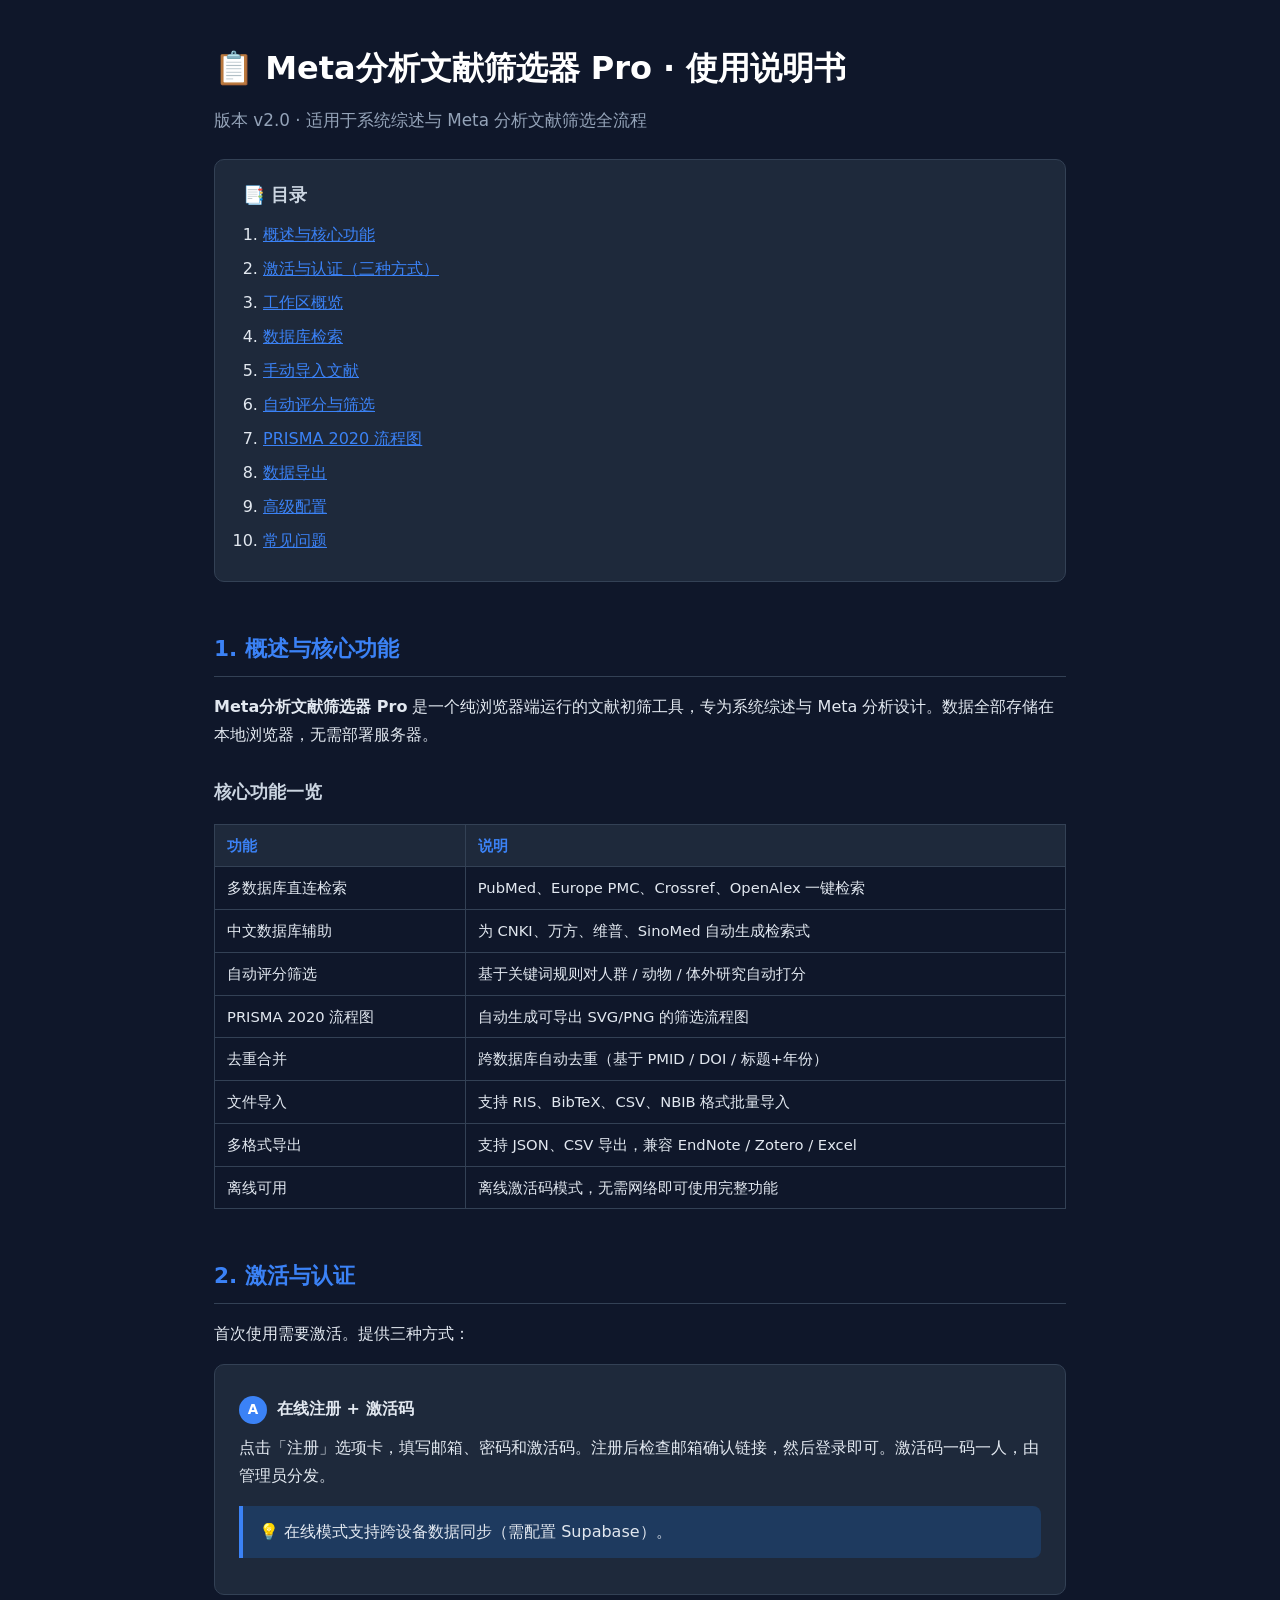
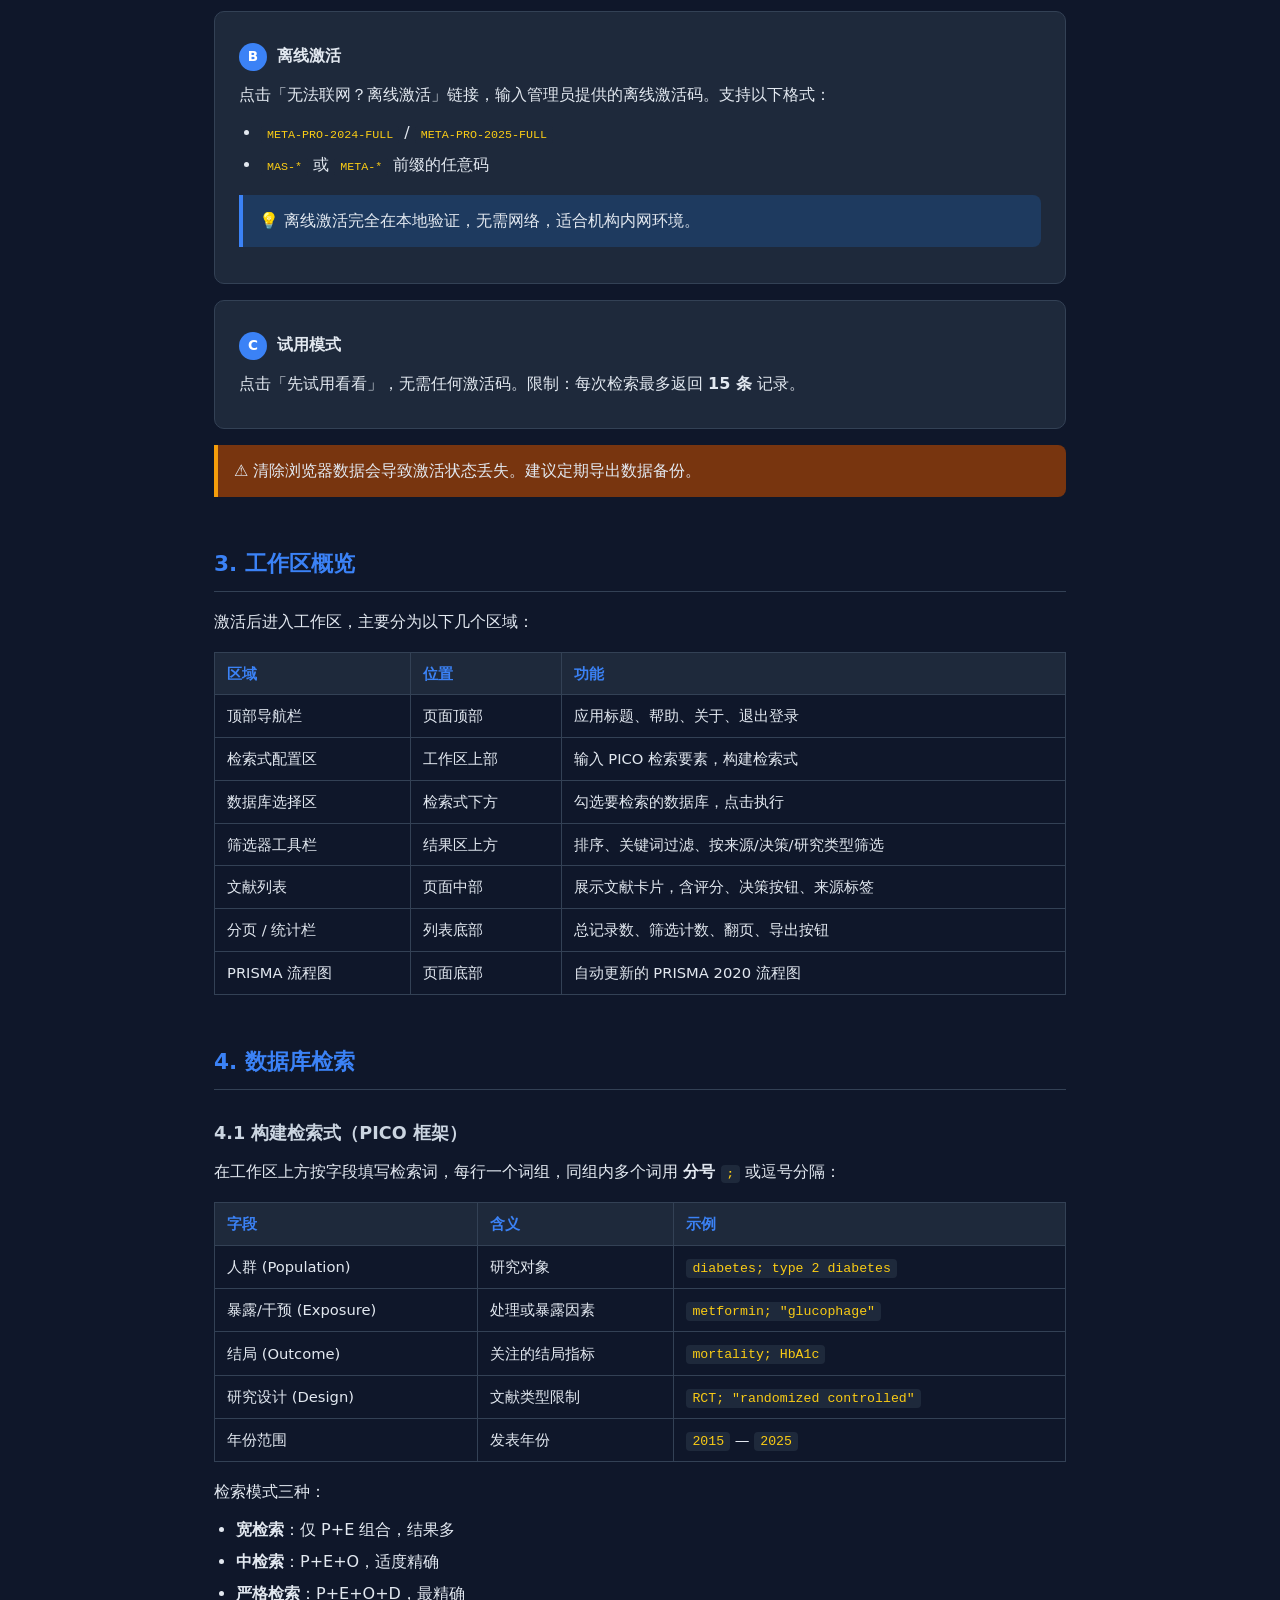
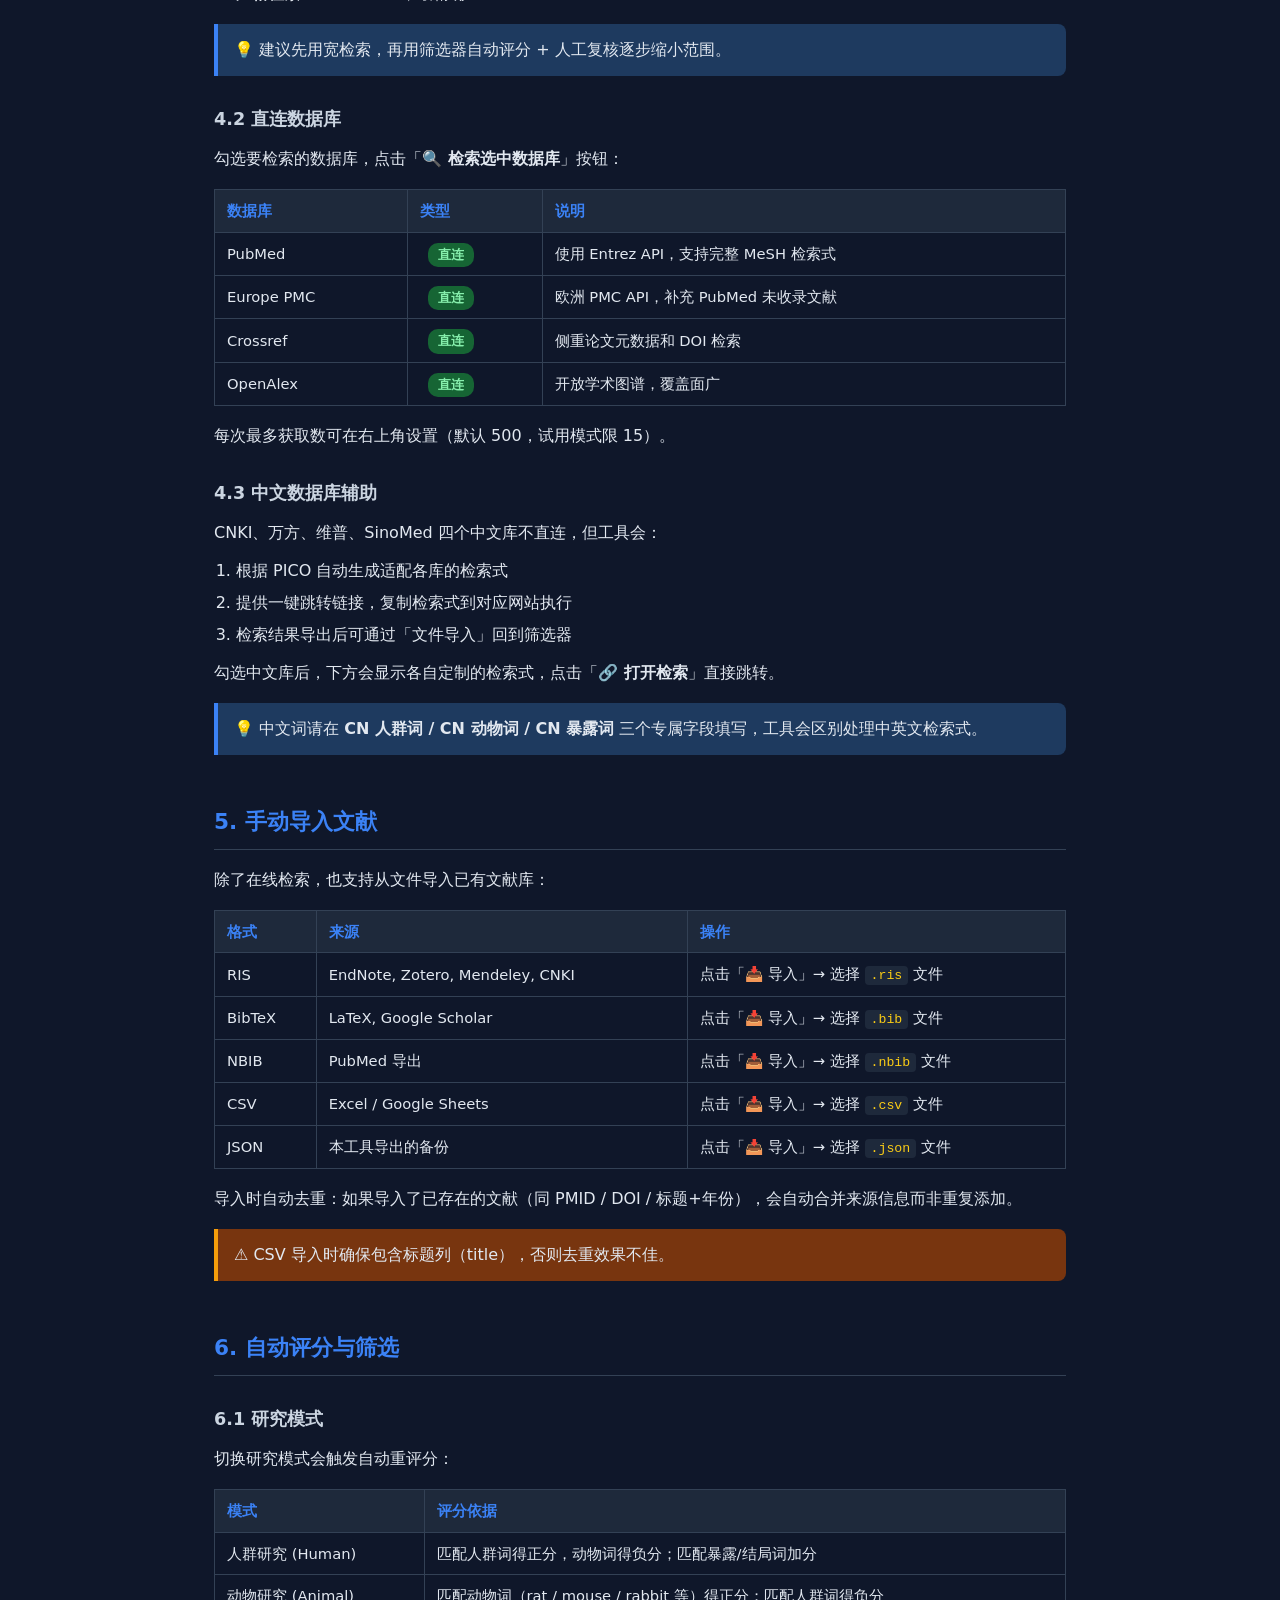
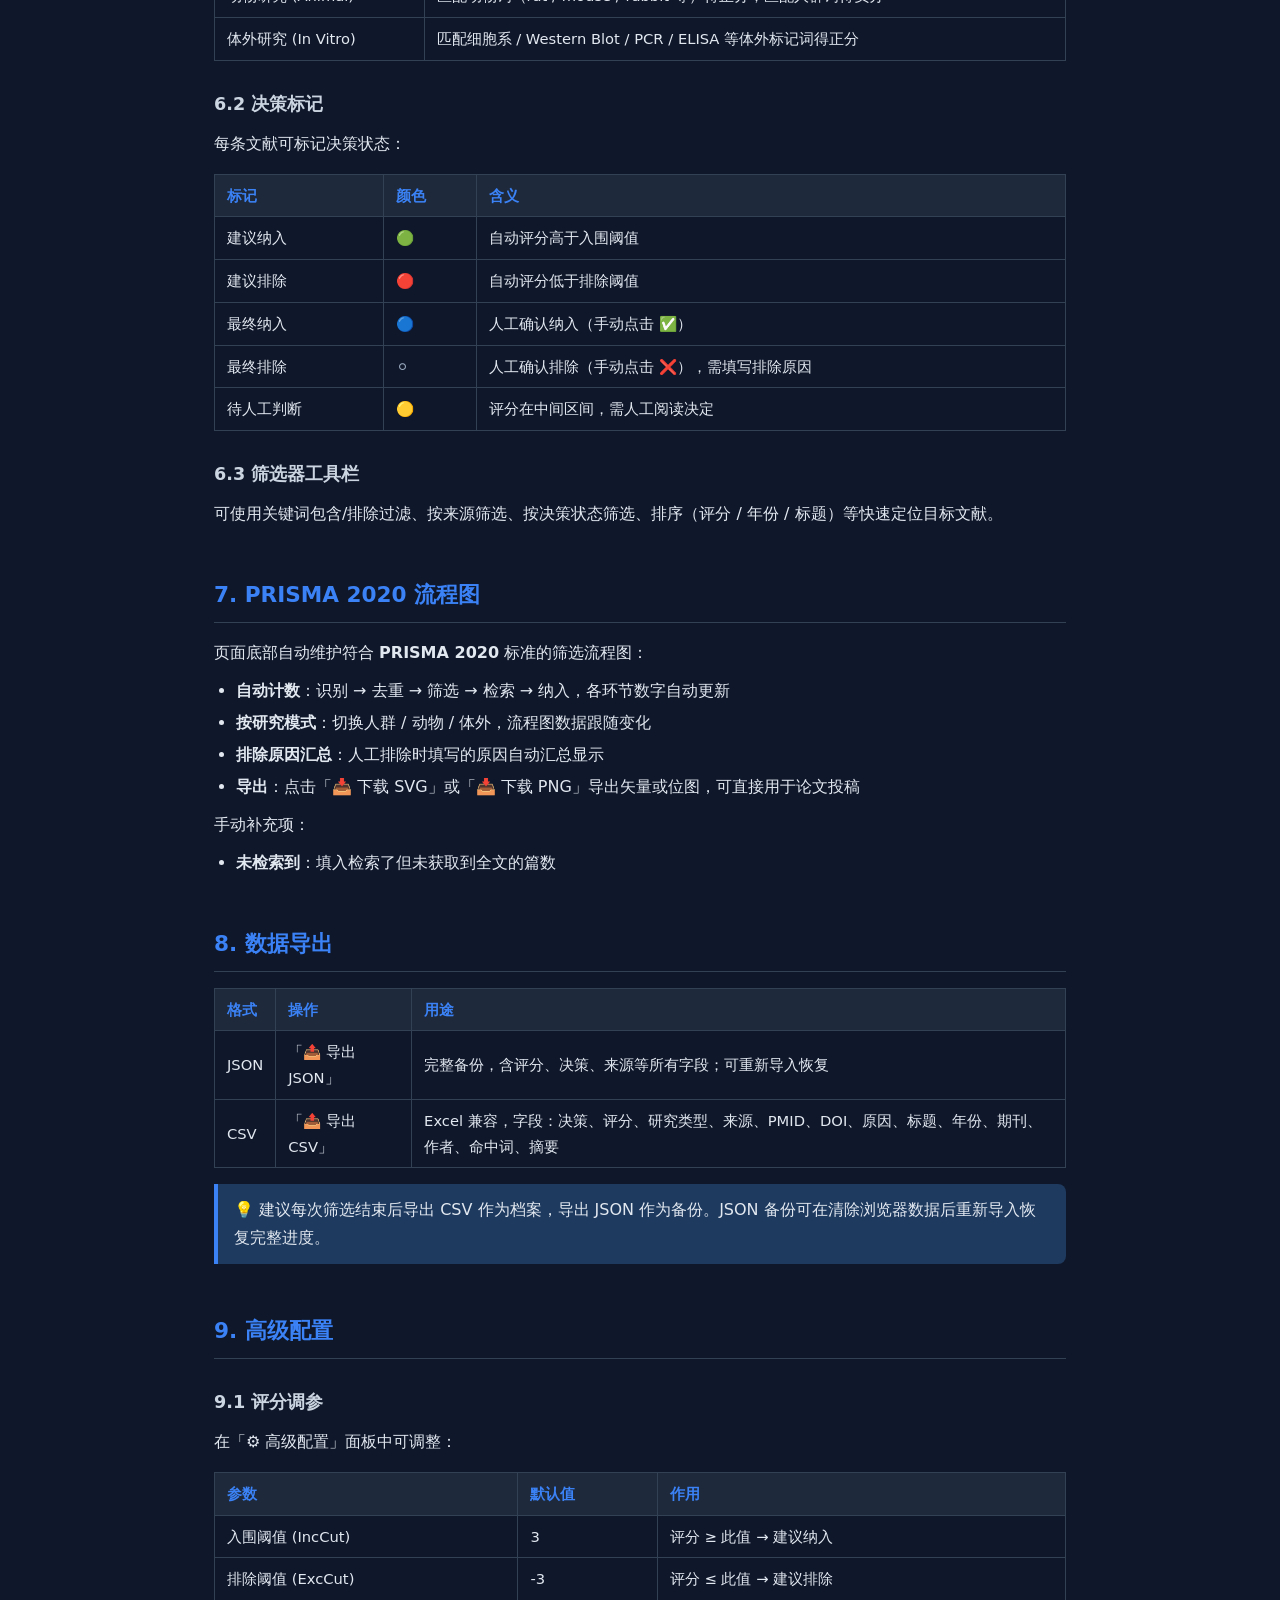
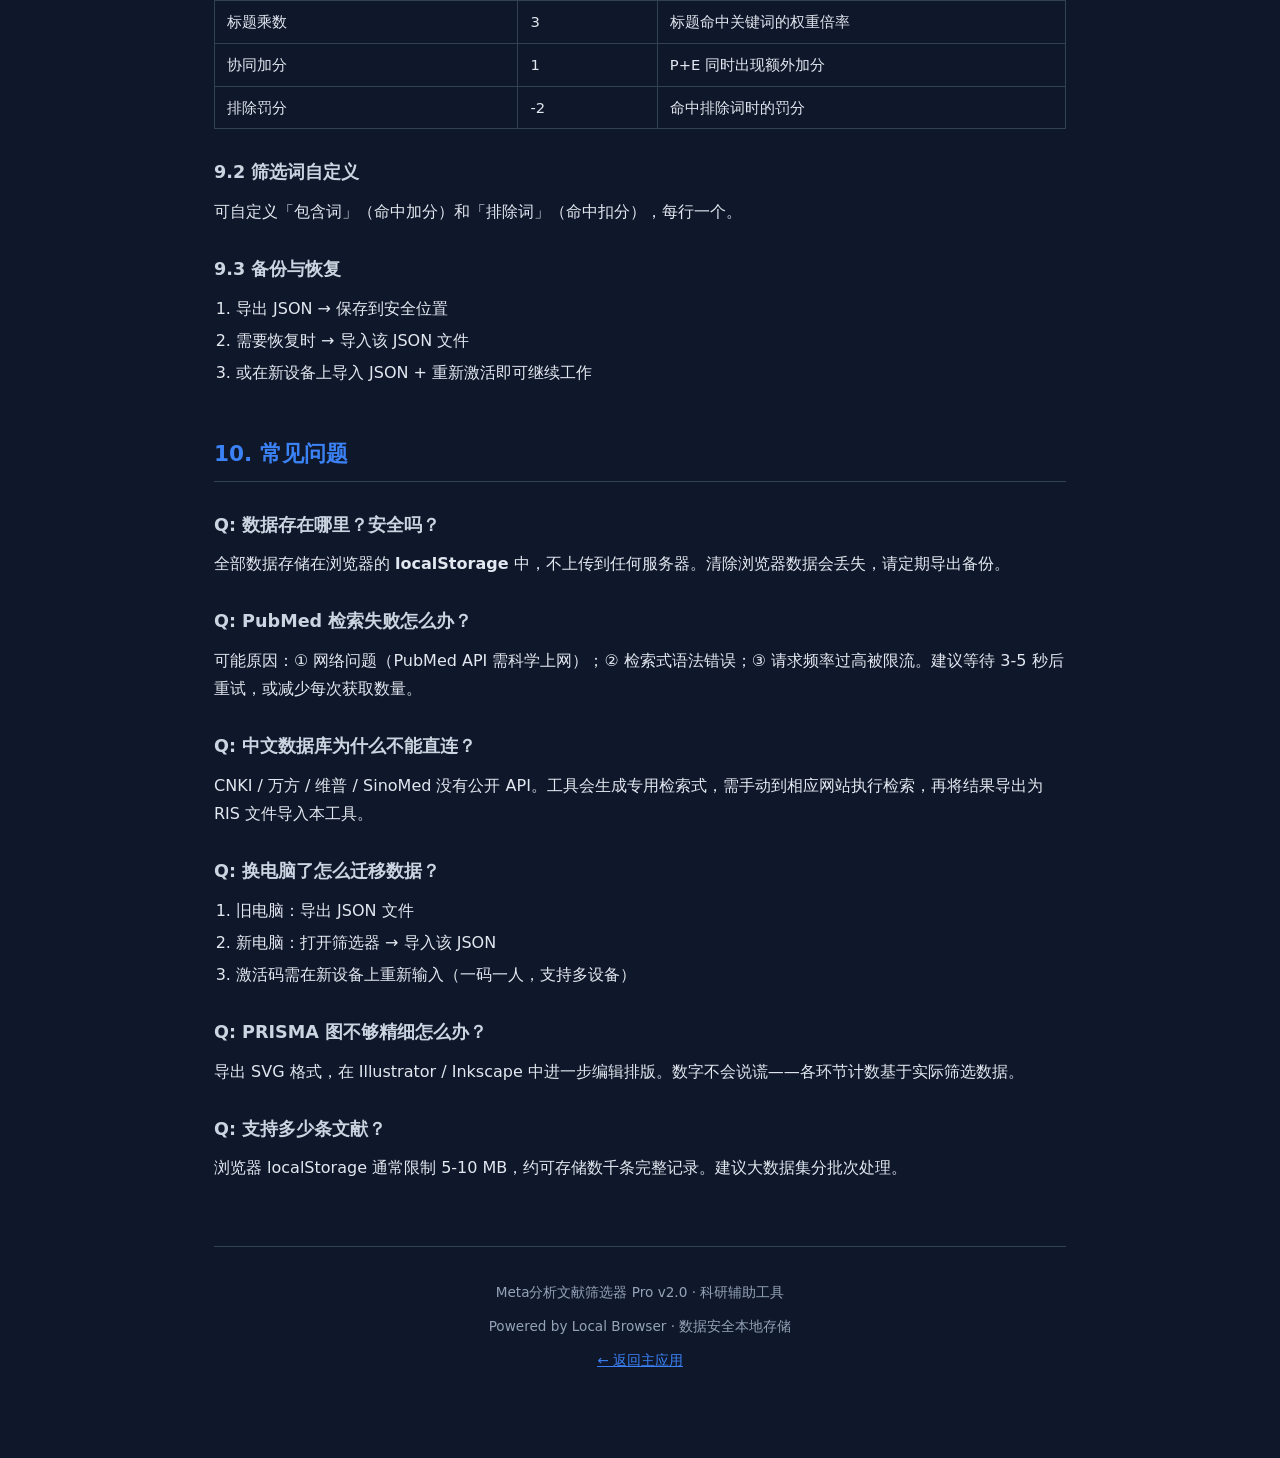
==== manual.html @ 7919f75e "添加完整使用说明书 (manual.html)，导航栏和帮助面板增加说明书入口 Co-Authored-By: Claude <noreply@anthropic.com>" ====
<!doctype html>
<html lang="zh-CN">
<head>
<meta charset="utf-8">
<meta name="viewport" content="width=device-width,initial-scale=1">
<title>Meta分析文献筛选器 Pro · 使用说明书</title>
<style>
  :root {
    --bg: #0f172a; --card: #1e293b; --border: #334155;
    --text: #e2e8f0; --muted: #94a3b8; --accent: #3b82f6;
    --warn: #f59e0b; --good: #22c55e; --bad: #ef4444;
  }
  * { box-sizing: border-box; margin: 0; padding: 0; }
  body {
    font-family: system-ui, -apple-system, 'Segoe UI', sans-serif;
    background: var(--bg); color: var(--text); line-height: 1.75;
    max-width: 900px; margin: 0 auto; padding: 40px 24px 80px;
  }
  h1 { font-size: 2rem; margin-bottom: 4px; color: #fff; }
  h2 {
    font-size: 1.35rem; color: var(--accent); margin: 48px 0 16px;
    padding-bottom: 8px; border-bottom: 1px solid var(--border);
  }
  h3 { font-size: 1.1rem; color: #cbd5e1; margin: 28px 0 10px; }
  p { margin: 10px 0; }
  a { color: var(--accent); }
  .badge {
    display: inline-block; padding: 1px 10px; border-radius: 10px;
    font-size: 0.8rem; font-weight: 600; margin-left: 8px;
  }
  .badge-green { background: #166534; color: #86efac; }
  .badge-blue  { background: #1e3a5f; color: #93c5fd; }
  .badge-amber { background: #78350f; color: #fde68a; }
  .badge-red   { background: #7f1d1d; color: #fecaca; }

  .toc {
    background: var(--card); border: 1px solid var(--border); border-radius: 10px;
    padding: 20px 28px; margin: 24px 0;
  }
  .toc h3 { margin-top: 0; }
  .toc ol { padding-left: 20px; }
  .toc li { margin: 6px 0; }

  table {
    width: 100%; border-collapse: collapse; margin: 16px 0;
    font-size: 0.92rem;
  }
  th, td {
    border: 1px solid var(--border); padding: 8px 12px; text-align: left;
  }
  th { background: var(--card); color: var(--accent); font-weight: 600; }

  code {
    background: #1e293b; padding: 2px 6px; border-radius: 4px;
    font-size: 0.9em; color: #facc15;
  }
  pre {
    background: #0f172a; border: 1px solid var(--border); border-radius: 8px;
    padding: 16px; overflow-x: auto; font-size: 0.85rem; margin: 12px 0;
  }
  pre code { background: none; color: #e2e8f0; padding: 0; }

  ol, ul { padding-left: 22px; }
  li { margin: 4px 0; }

  .tip {
    background: #1e3a5f; border-left: 4px solid var(--accent);
    padding: 12px 16px; border-radius: 0 8px 8px 0; margin: 16px 0;
  }
  .warn {
    background: #78350f; border-left: 4px solid var(--warn);
    padding: 12px 16px; border-radius: 0 8px 8px 0; margin: 16px 0;
  }
  .step {
    background: var(--card); border: 1px solid var(--border); border-radius: 10px;
    padding: 20px 24px; margin: 16px 0;
  }
  .step .num {
    display: inline-flex; align-items: center; justify-content: center;
    width: 28px; height: 28px; border-radius: 50%; background: var(--accent);
    color: #fff; font-weight: 700; font-size: 0.85rem; margin-right: 10px;
  }
  .footer {
    margin-top: 64px; padding-top: 24px; border-top: 1px solid var(--border);
    color: var(--muted); font-size: 0.85rem; text-align: center;
  }
  img { max-width: 100%; border-radius: 8px; border: 1px solid var(--border); }
</style>
</head>
<body>

<h1>📋 Meta分析文献筛选器 Pro · 使用说明书</h1>
<p style="color:var(--muted);font-size:1.05rem">
  版本 v2.0 · 适用于系统综述与 Meta 分析文献筛选全流程
</p>

<div class="toc">
<h3>📑 目录</h3>
<ol>
  <li><a href="#overview">概述与核心功能</a></li>
  <li><a href="#auth">激活与认证（三种方式）</a></li>
  <li><a href="#workspace">工作区概览</a></li>
  <li><a href="#search">数据库检索</a></li>
  <li><a href="#import">手动导入文献</a></li>
  <li><a href="#score">自动评分与筛选</a></li>
  <li><a href="#prisma">PRISMA 2020 流程图</a></li>
  <li><a href="#export">数据导出</a></li>
  <li><a href="#advanced">高级配置</a></li>
  <li><a href="#faq">常见问题</a></li>
</ol>
</div>

<!-- ===== 1 ===== -->
<h2 id="overview">1. 概述与核心功能</h2>

<p><strong>Meta分析文献筛选器 Pro</strong> 是一个纯浏览器端运行的文献初筛工具，专为系统综述与 Meta 分析设计。数据全部存储在本地浏览器，无需部署服务器。</p>

<h3>核心功能一览</h3>
<table>
<tr><th>功能</th><th>说明</th></tr>
<tr><td>多数据库直连检索</td><td>PubMed、Europe PMC、Crossref、OpenAlex 一键检索</td></tr>
<tr><td>中文数据库辅助</td><td>为 CNKI、万方、维普、SinoMed 自动生成检索式</td></tr>
<tr><td>自动评分筛选</td><td>基于关键词规则对人群 / 动物 / 体外研究自动打分</td></tr>
<tr><td>PRISMA 2020 流程图</td><td>自动生成可导出 SVG/PNG 的筛选流程图</td></tr>
<tr><td>去重合并</td><td>跨数据库自动去重（基于 PMID / DOI / 标题+年份）</td></tr>
<tr><td>文件导入</td><td>支持 RIS、BibTeX、CSV、NBIB 格式批量导入</td></tr>
<tr><td>多格式导出</td><td>支持 JSON、CSV 导出，兼容 EndNote / Zotero / Excel</td></tr>
<tr><td>离线可用</td><td>离线激活码模式，无需网络即可使用完整功能</td></tr>
</table>

<!-- ===== 2 ===== -->
<h2 id="auth">2. 激活与认证</h2>

<p>首次使用需要激活。提供三种方式：</p>

<div class="step">
<p><span class="num">A</span><strong>在线注册 + 激活码</strong></p>
<p>点击「注册」选项卡，填写邮箱、密码和激活码。注册后检查邮箱确认链接，然后登录即可。激活码一码一人，由管理员分发。</p>
<p class="tip">💡 在线模式支持跨设备数据同步（需配置 Supabase）。</p>
</div>

<div class="step">
<p><span class="num">B</span><strong>离线激活</strong></p>
<p>点击「无法联网？离线激活」链接，输入管理员提供的离线激活码。支持以下格式：</p>
<ul>
  <li><code>META-PRO-2024-FULL</code> / <code>META-PRO-2025-FULL</code></li>
  <li><code>MAS-*</code> 或 <code>META-*</code> 前缀的任意码</li>
</ul>
<p class="tip">💡 离线激活完全在本地验证，无需网络，适合机构内网环境。</p>
</div>

<div class="step">
<p><span class="num">C</span><strong>试用模式</strong></p>
<p>点击「先试用看看」，无需任何激活码。限制：每次检索最多返回 <strong>15 条</strong> 记录。</p>
</div>

<div class="warn">⚠️ 清除浏览器数据会导致激活状态丢失。建议定期导出数据备份。</div>

<!-- ===== 3 ===== -->
<h2 id="workspace">3. 工作区概览</h2>

<p>激活后进入工作区，主要分为以下几个区域：</p>

<table>
<tr><th>区域</th><th>位置</th><th>功能</th></tr>
<tr><td>顶部导航栏</td><td>页面顶部</td><td>应用标题、帮助、关于、退出登录</td></tr>
<tr><td>检索式配置区</td><td>工作区上部</td><td>输入 PICO 检索要素，构建检索式</td></tr>
<tr><td>数据库选择区</td><td>检索式下方</td><td>勾选要检索的数据库，点击执行</td></tr>
<tr><td>筛选器工具栏</td><td>结果区上方</td><td>排序、关键词过滤、按来源/决策/研究类型筛选</td></tr>
<tr><td>文献列表</td><td>页面中部</td><td>展示文献卡片，含评分、决策按钮、来源标签</td></tr>
<tr><td>分页 / 统计栏</td><td>列表底部</td><td>总记录数、筛选计数、翻页、导出按钮</td></tr>
<tr><td>PRISMA 流程图</td><td>页面底部</td><td>自动更新的 PRISMA 2020 流程图</td></tr>
</table>

<!-- ===== 4 ===== -->
<h2 id="search">4. 数据库检索</h2>

<h3>4.1 构建检索式（PICO 框架）</h3>

<p>在工作区上方按字段填写检索词，每行一个词组，同组内多个词用 <strong>分号 <code>;</code></strong> 或逗号分隔：</p>

<table>
<tr><th>字段</th><th>含义</th><th>示例</th></tr>
<tr><td>人群 (Population)</td><td>研究对象</td><td><code>diabetes; type 2 diabetes</code></td></tr>
<tr><td>暴露/干预 (Exposure)</td><td>处理或暴露因素</td><td><code>metformin; "glucophage"</code></td></tr>
<tr><td>结局 (Outcome)</td><td>关注的结局指标</td><td><code>mortality; HbA1c</code></td></tr>
<tr><td>研究设计 (Design)</td><td>文献类型限制</td><td><code>RCT; "randomized controlled"</code></td></tr>
<tr><td>年份范围</td><td>发表年份</td><td><code>2015</code> — <code>2025</code></td></tr>
</table>

<p>检索模式三种：</p>
<ul>
  <li><strong>宽检索</strong>：仅 P+E 组合，结果多</li>
  <li><strong>中检索</strong>：P+E+O，适度精确</li>
  <li><strong>严格检索</strong>：P+E+O+D，最精确</li>
</ul>

<div class="tip">💡 建议先用宽检索，再用筛选器自动评分 + 人工复核逐步缩小范围。</div>

<h3>4.2 直连数据库</h3>

<p>勾选要检索的数据库，点击「<strong>🔍 检索选中数据库</strong>」按钮：</p>

<table>
<tr><th>数据库</th><th>类型</th><th>说明</th></tr>
<tr><td>PubMed</td><td><span class="badge badge-green">直连</span></td><td>使用 Entrez API，支持完整 MeSH 检索式</td></tr>
<tr><td>Europe PMC</td><td><span class="badge badge-green">直连</span></td><td>欧洲 PMC API，补充 PubMed 未收录文献</td></tr>
<tr><td>Crossref</td><td><span class="badge badge-green">直连</span></td><td>侧重论文元数据和 DOI 检索</td></tr>
<tr><td>OpenAlex</td><td><span class="badge badge-green">直连</span></td><td>开放学术图谱，覆盖面广</td></tr>
</table>

<p>每次最多获取数可在右上角设置（默认 500，试用模式限 15）。</p>

<h3>4.3 中文数据库辅助</h3>

<p>CNKI、万方、维普、SinoMed 四个中文库不直连，但工具会：</p>
<ol>
  <li>根据 PICO 自动生成适配各库的检索式</li>
  <li>提供一键跳转链接，复制检索式到对应网站执行</li>
  <li>检索结果导出后可通过「文件导入」回到筛选器</li>
</ol>

<p>勾选中文库后，下方会显示各自定制的检索式，点击「<strong>🔗 打开检索</strong>」直接跳转。</p>

<div class="tip">💡 中文词请在 <strong>CN 人群词 / CN 动物词 / CN 暴露词</strong> 三个专属字段填写，工具会区别处理中英文检索式。</div>

<!-- ===== 5 ===== -->
<h2 id="import">5. 手动导入文献</h2>

<p>除了在线检索，也支持从文件导入已有文献库：</p>

<table>
<tr><th>格式</th><th>来源</th><th>操作</th></tr>
<tr><td>RIS</td><td>EndNote, Zotero, Mendeley, CNKI</td><td>点击「📥 导入」→ 选择 <code>.ris</code> 文件</td></tr>
<tr><td>BibTeX</td><td>LaTeX, Google Scholar</td><td>点击「📥 导入」→ 选择 <code>.bib</code> 文件</td></tr>
<tr><td>NBIB</td><td>PubMed 导出</td><td>点击「📥 导入」→ 选择 <code>.nbib</code> 文件</td></tr>
<tr><td>CSV</td><td>Excel / Google Sheets</td><td>点击「📥 导入」→ 选择 <code>.csv</code> 文件</td></tr>
<tr><td>JSON</td><td>本工具导出的备份</td><td>点击「📥 导入」→ 选择 <code>.json</code> 文件</td></tr>
</table>

<p>导入时自动去重：如果导入了已存在的文献（同 PMID / DOI / 标题+年份），会自动合并来源信息而非重复添加。</p>

<div class="warn">⚠️ CSV 导入时确保包含标题列（title），否则去重效果不佳。</div>

<!-- ===== 6 ===== -->
<h2 id="score">6. 自动评分与筛选</h2>

<h3>6.1 研究模式</h3>

<p>切换研究模式会触发自动重评分：</p>

<table>
<tr><th>模式</th><th>评分依据</th></tr>
<tr><td>人群研究 (Human)</td><td>匹配人群词得正分，动物词得负分；匹配暴露/结局词加分</td></tr>
<tr><td>动物研究 (Animal)</td><td>匹配动物词（rat / mouse / rabbit 等）得正分；匹配人群词得负分</td></tr>
<tr><td>体外研究 (In Vitro)</td><td>匹配细胞系 / Western Blot / PCR / ELISA 等体外标记词得正分</td></tr>
</table>

<h3>6.2 决策标记</h3>

<p>每条文献可标记决策状态：</p>

<table>
<tr><th>标记</th><th>颜色</th><th>含义</th></tr>
<tr><td>建议纳入</td><td style="color:var(--good)">🟢</td><td>自动评分高于入围阈值</td></tr>
<tr><td>建议排除</td><td style="color:var(--bad)">🔴</td><td>自动评分低于排除阈值</td></tr>
<tr><td>最终纳入</td><td style="color:var(--accent)">🔵</td><td>人工确认纳入（手动点击 ✅）</td></tr>
<tr><td>最终排除</td><td style="color:var(--muted)">⚪</td><td>人工确认排除（手动点击 ❌），需填写排除原因</td></tr>
<tr><td>待人工判断</td><td style="color:var(--warn)">🟡</td><td>评分在中间区间，需人工阅读决定</td></tr>
</table>

<h3>6.3 筛选器工具栏</h3>

<p>可使用关键词包含/排除过滤、按来源筛选、按决策状态筛选、排序（评分 / 年份 / 标题）等快速定位目标文献。</p>

<!-- ===== 7 ===== -->
<h2 id="prisma">7. PRISMA 2020 流程图</h2>

<p>页面底部自动维护符合 <strong>PRISMA 2020</strong> 标准的筛选流程图：</p>

<ul>
  <li><strong>自动计数</strong>：识别 → 去重 → 筛选 → 检索 → 纳入，各环节数字自动更新</li>
  <li><strong>按研究模式</strong>：切换人群 / 动物 / 体外，流程图数据跟随变化</li>
  <li><strong>排除原因汇总</strong>：人工排除时填写的原因自动汇总显示</li>
  <li><strong>导出</strong>：点击「📥 下载 SVG」或「📥 下载 PNG」导出矢量或位图，可直接用于论文投稿</li>
</ul>

<p>手动补充项：</p>
<ul>
  <li><strong>未检索到</strong>：填入检索了但未获取到全文的篇数</li>
</ul>

<!-- ===== 8 ===== -->
<h2 id="export">8. 数据导出</h2>

<table>
<tr><th>格式</th><th>操作</th><th>用途</th></tr>
<tr><td>JSON</td><td>「📤 导出 JSON」</td><td>完整备份，含评分、决策、来源等所有字段；可重新导入恢复</td></tr>
<tr><td>CSV</td><td>「📤 导出 CSV」</td><td>Excel 兼容，字段：决策、评分、研究类型、来源、PMID、DOI、原因、标题、年份、期刊、作者、命中词、摘要</td></tr>
</table>

<div class="tip">💡 建议每次筛选结束后导出 CSV 作为档案，导出 JSON 作为备份。JSON 备份可在清除浏览器数据后重新导入恢复完整进度。</div>

<!-- ===== 9 ===== -->
<h2 id="advanced">9. 高级配置</h2>

<h3>9.1 评分调参</h3>
<p>在「⚙️ 高级配置」面板中可调整：</p>
<table>
<tr><th>参数</th><th>默认值</th><th>作用</th></tr>
<tr><td>入围阈值 (IncCut)</td><td>3</td><td>评分 ≥ 此值 → 建议纳入</td></tr>
<tr><td>排除阈值 (ExcCut)</td><td>-3</td><td>评分 ≤ 此值 → 建议排除</td></tr>
<tr><td>标题乘数</td><td>3</td><td>标题命中关键词的权重倍率</td></tr>
<tr><td>协同加分</td><td>1</td><td>P+E 同时出现额外加分</td></tr>
<tr><td>排除罚分</td><td>-2</td><td>命中排除词时的罚分</td></tr>
</table>

<h3>9.2 筛选词自定义</h3>
<p>可自定义「包含词」（命中加分）和「排除词」（命中扣分），每行一个。</p>

<h3>9.3 备份与恢复</h3>
<ol>
  <li>导出 JSON → 保存到安全位置</li>
  <li>需要恢复时 → 导入该 JSON 文件</li>
  <li>或在新设备上导入 JSON + 重新激活即可继续工作</li>
</ol>

<!-- ===== 10 ===== -->
<h2 id="faq">10. 常见问题</h2>

<h3>Q: 数据存在哪里？安全吗？</h3>
<p>全部数据存储在浏览器的 <strong>localStorage</strong> 中，不上传到任何服务器。清除浏览器数据会丢失，请定期导出备份。</p>

<h3>Q: PubMed 检索失败怎么办？</h3>
<p>可能原因：① 网络问题（PubMed API 需科学上网）；② 检索式语法错误；③ 请求频率过高被限流。建议等待 3-5 秒后重试，或减少每次获取数量。</p>

<h3>Q: 中文数据库为什么不能直连？</h3>
<p>CNKI / 万方 / 维普 / SinoMed 没有公开 API。工具会生成专用检索式，需手动到相应网站执行检索，再将结果导出为 RIS 文件导入本工具。</p>

<h3>Q: 换电脑了怎么迁移数据？</h3>
<ol>
  <li>旧电脑：导出 JSON 文件</li>
  <li>新电脑：打开筛选器 → 导入该 JSON</li>
  <li>激活码需在新设备上重新输入（一码一人，支持多设备）</li>
</ol>

<h3>Q: PRISMA 图不够精细怎么办？</h3>
<p>导出 SVG 格式，在 Illustrator / Inkscape 中进一步编辑排版。数字不会说谎——各环节计数基于实际筛选数据。</p>

<h3>Q: 支持多少条文献？</h3>
<p>浏览器 localStorage 通常限制 5-10 MB，约可存储数千条完整记录。建议大数据集分批次处理。</p>

<div class="footer">
  <p>Meta分析文献筛选器 Pro v2.0 · 科研辅助工具</p>
  <p>Powered by Local Browser · 数据安全本地存储</p>
  <p style="margin-top:8px"><a href="index.html">← 返回主应用</a></p>
</div>

</body>
</html>
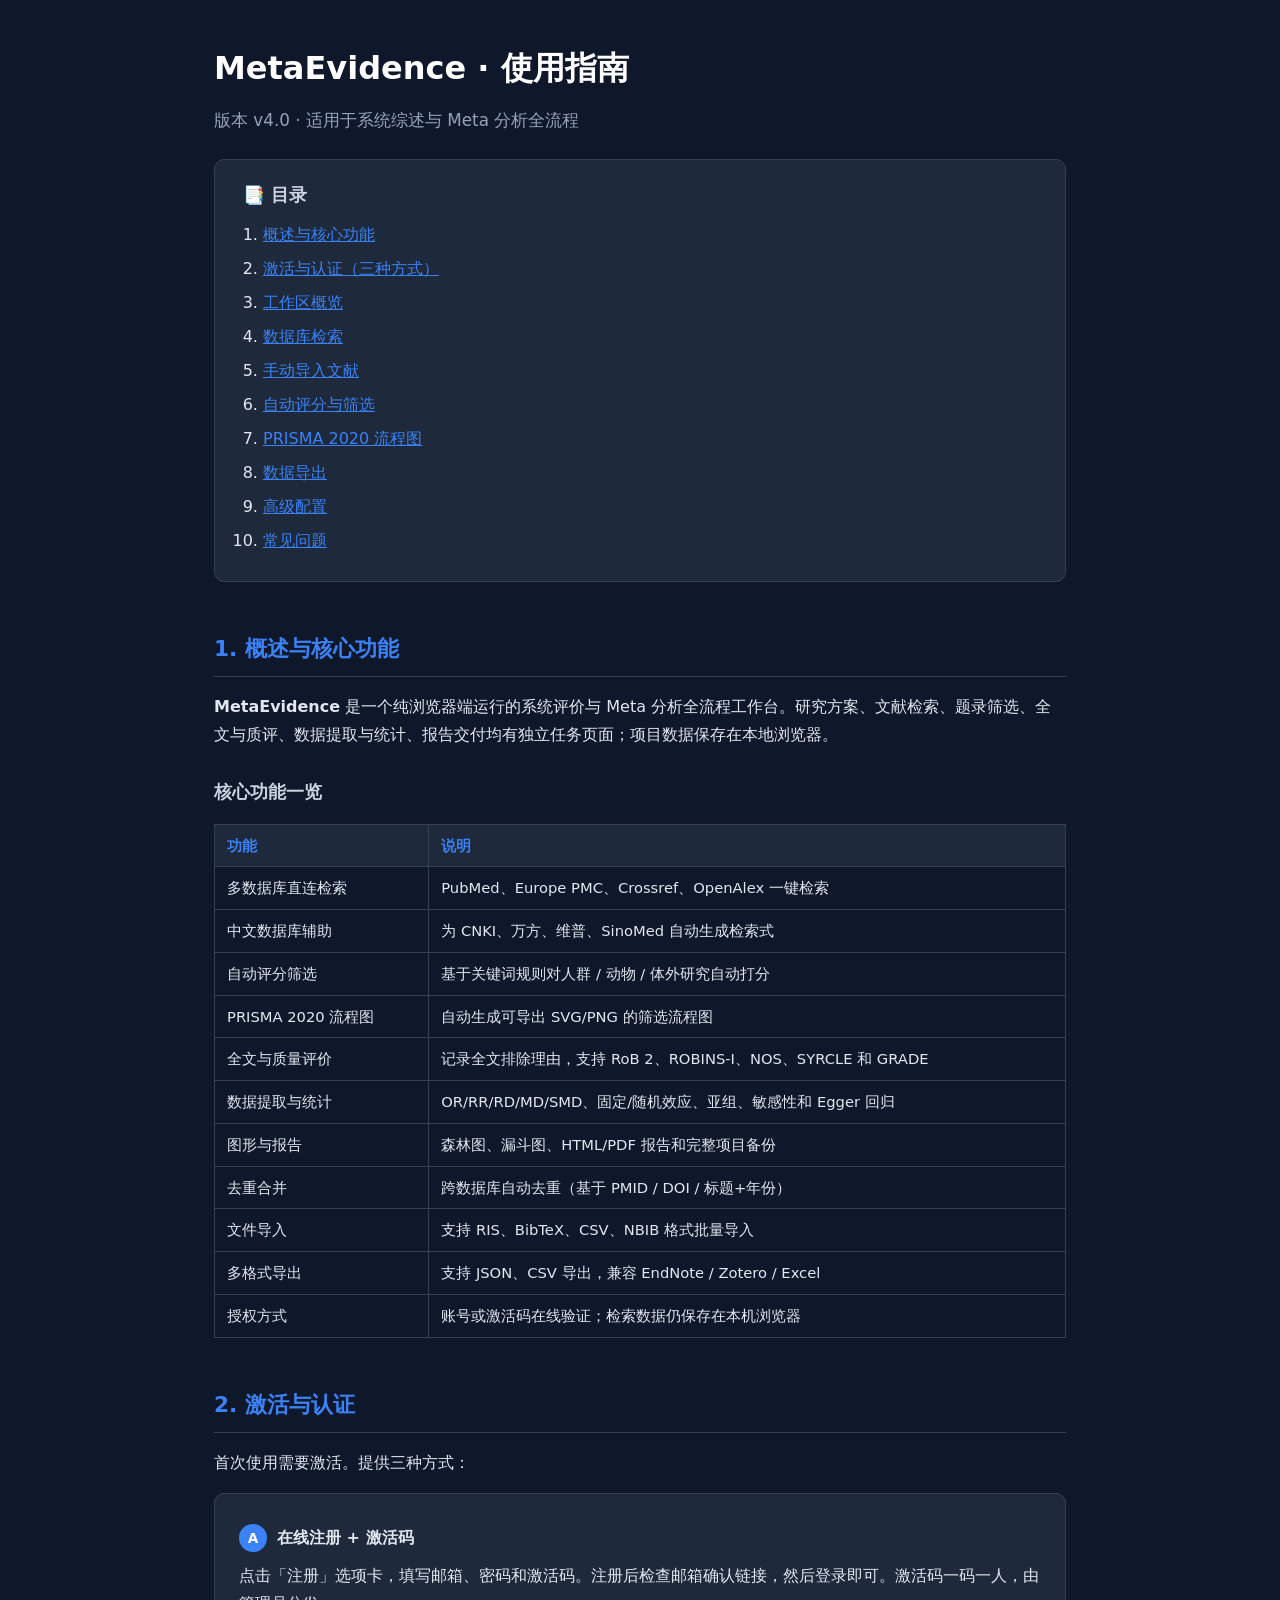
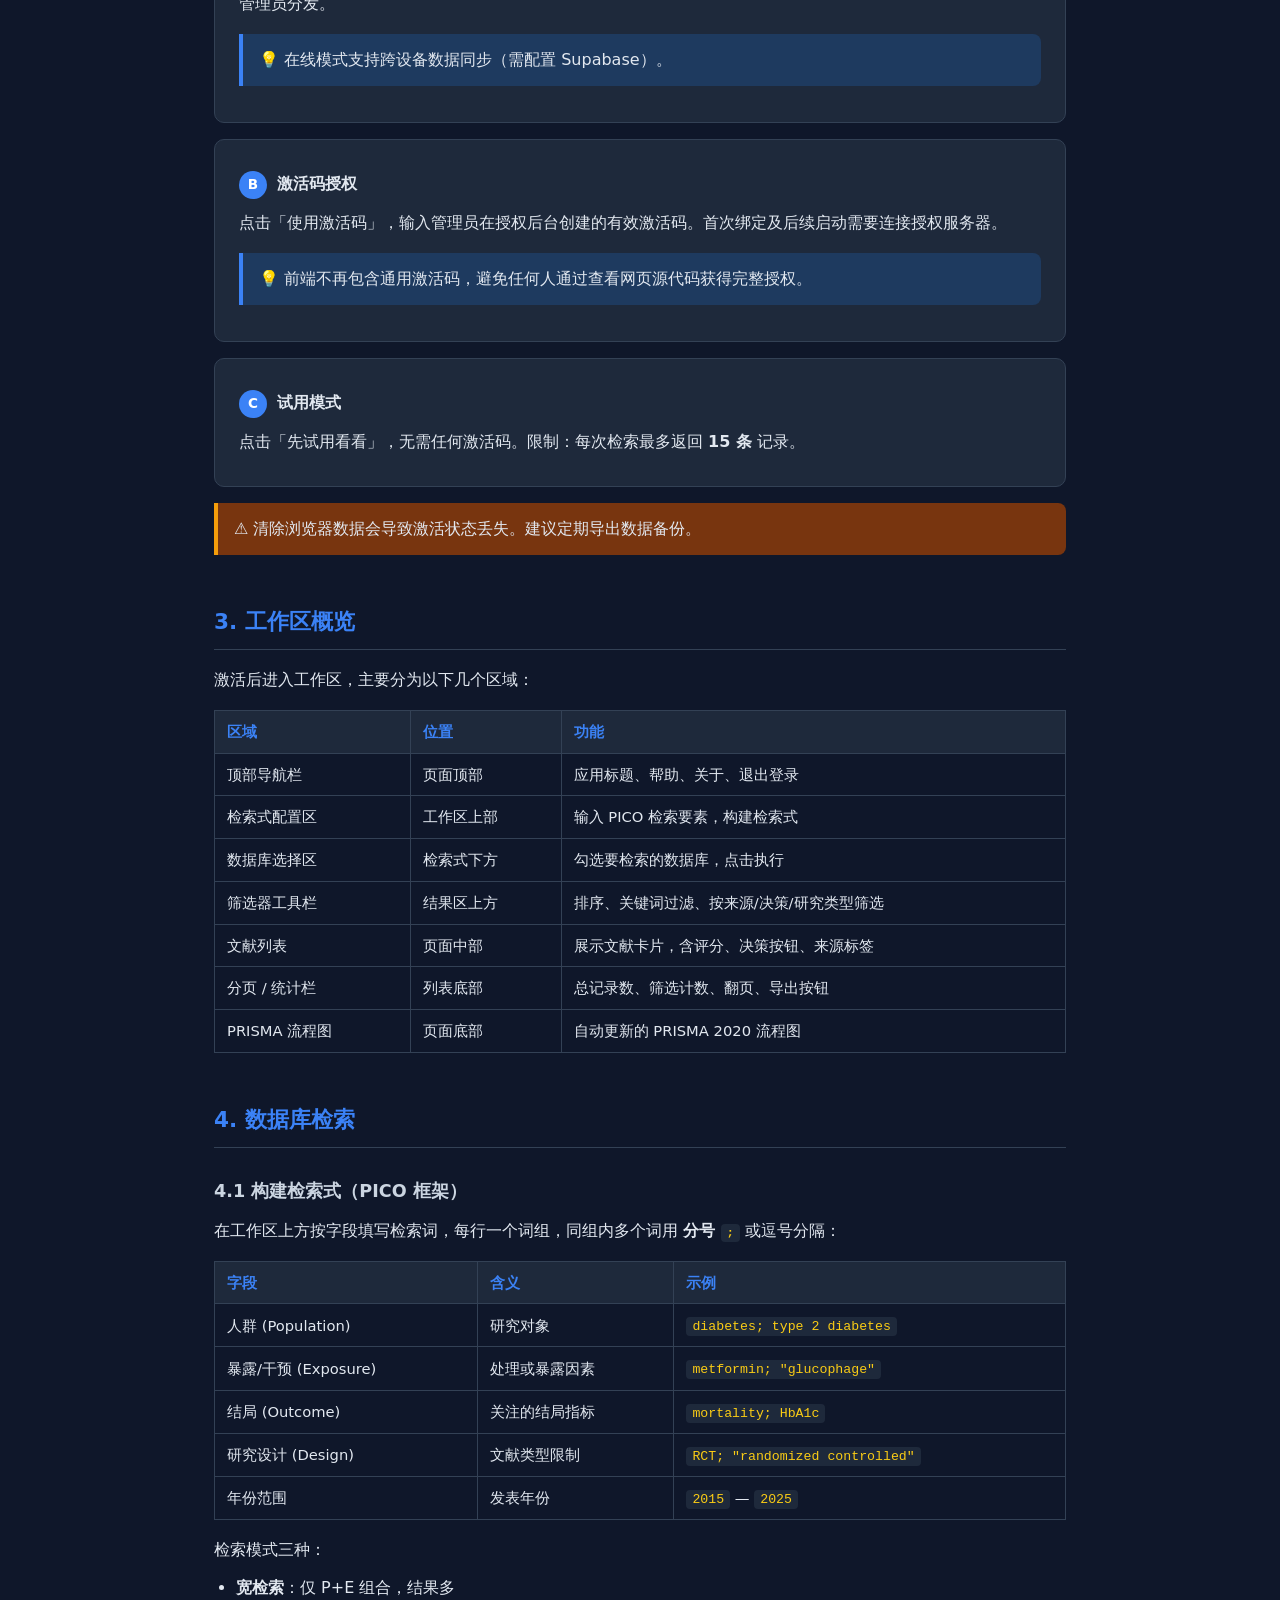
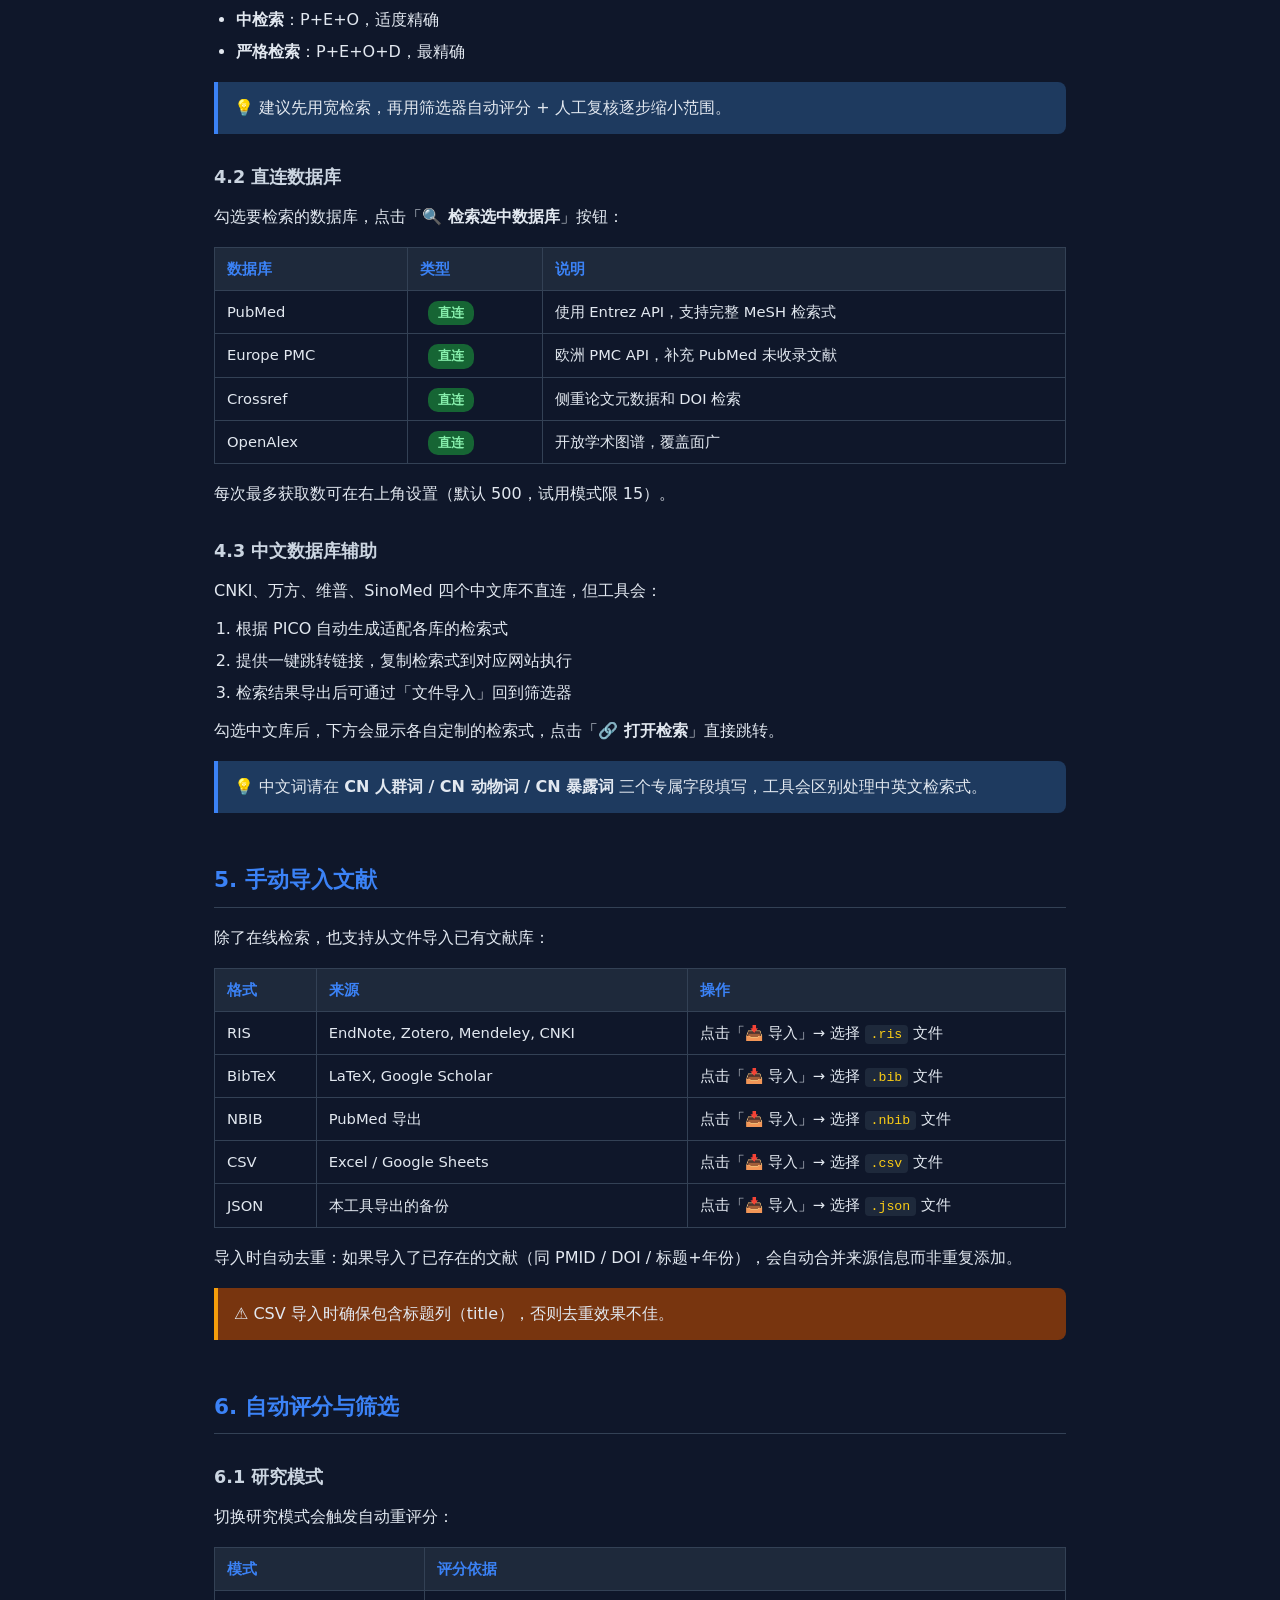
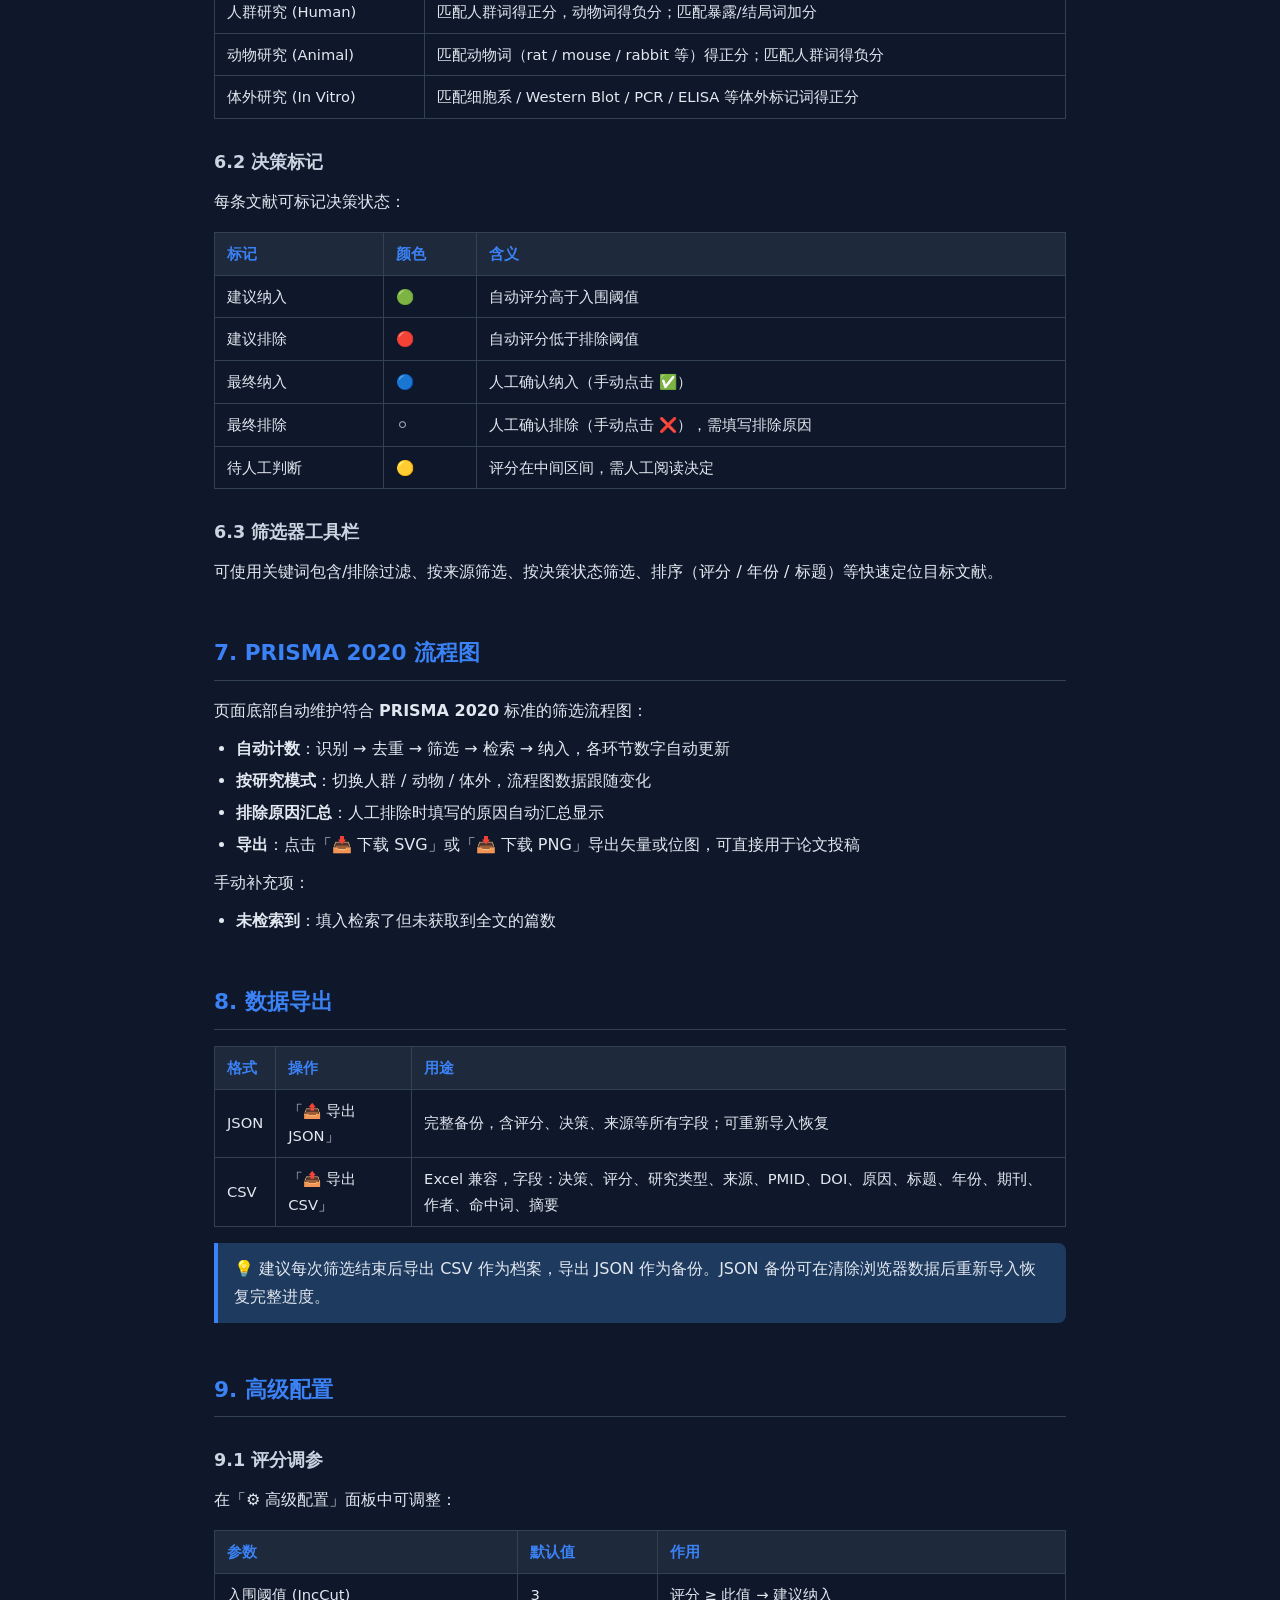
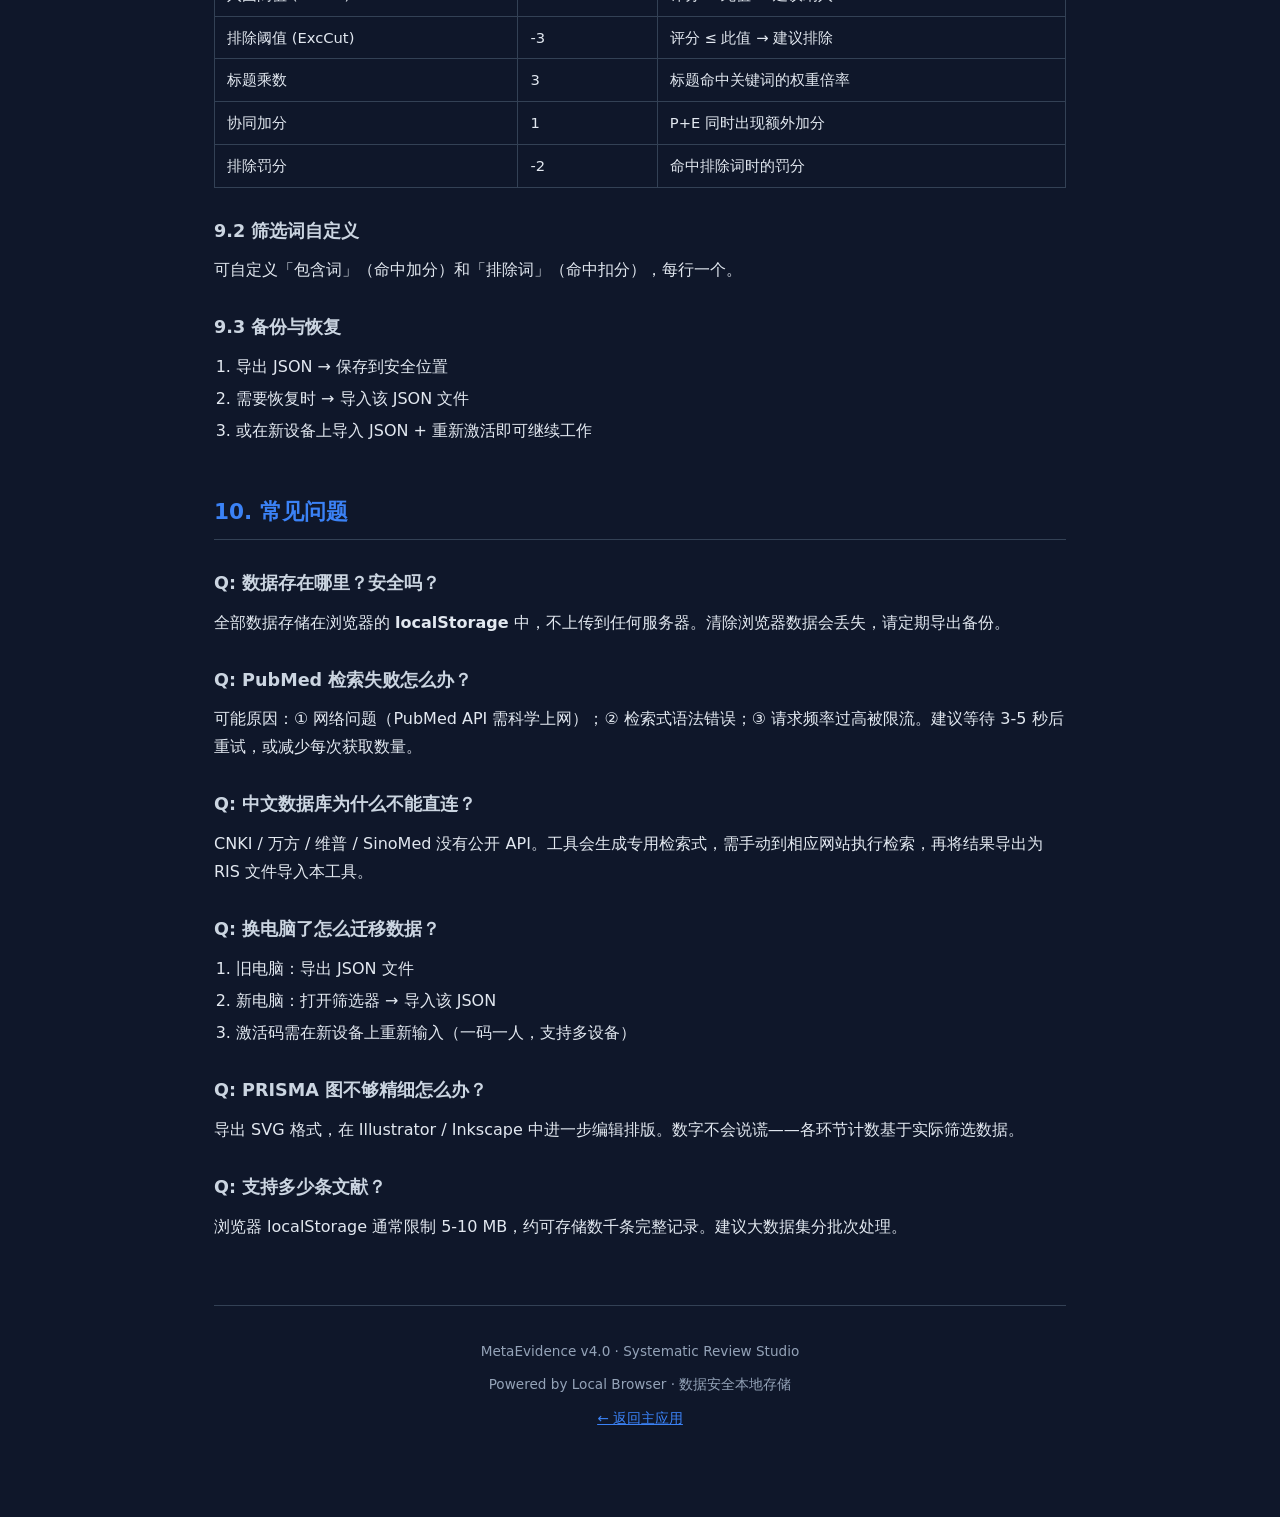
==== commit 9143fbc5: "release: MetaEvidence v4 commercial workflow and fast multi-database search" ====
--- a/manual.html
+++ b/manual.html
@@ -3,7 +3,7 @@
 <head>
 <meta charset="utf-8">
 <meta name="viewport" content="width=device-width,initial-scale=1">
-<title>Meta分析文献筛选器 Pro · 使用说明书</title>
+<title>MetaEvidence · 使用指南</title>
 <style>
   :root {
     --bg: #0f172a; --card: #1e293b; --border: #334155;
@@ -89,9 +89,9 @@
 </head>
 <body>
 
-<h1>📋 Meta分析文献筛选器 Pro · 使用说明书</h1>
+<h1>MetaEvidence · 使用指南</h1>
 <p style="color:var(--muted);font-size:1.05rem">
-  版本 v2.0 · 适用于系统综述与 Meta 分析文献筛选全流程
+  版本 v4.0 · 适用于系统综述与 Meta 分析全流程
 </p>
 
 <div class="toc">
@@ -113,7 +113,7 @@
 <!-- ===== 1 ===== -->
 <h2 id="overview">1. 概述与核心功能</h2>
 
-<p><strong>Meta分析文献筛选器 Pro</strong> 是一个纯浏览器端运行的文献初筛工具，专为系统综述与 Meta 分析设计。数据全部存储在本地浏览器，无需部署服务器。</p>
+<p><strong>MetaEvidence</strong> 是一个纯浏览器端运行的系统评价与 Meta 分析全流程工作台。研究方案、文献检索、题录筛选、全文与质评、数据提取与统计、报告交付均有独立任务页面；项目数据保存在本地浏览器。</p>
 
 <h3>核心功能一览</h3>
 <table>
@@ -122,10 +122,13 @@
 <tr><td>中文数据库辅助</td><td>为 CNKI、万方、维普、SinoMed 自动生成检索式</td></tr>
 <tr><td>自动评分筛选</td><td>基于关键词规则对人群 / 动物 / 体外研究自动打分</td></tr>
 <tr><td>PRISMA 2020 流程图</td><td>自动生成可导出 SVG/PNG 的筛选流程图</td></tr>
+<tr><td>全文与质量评价</td><td>记录全文排除理由，支持 RoB 2、ROBINS-I、NOS、SYRCLE 和 GRADE</td></tr>
+<tr><td>数据提取与统计</td><td>OR/RR/RD/MD/SMD、固定/随机效应、亚组、敏感性和 Egger 回归</td></tr>
+<tr><td>图形与报告</td><td>森林图、漏斗图、HTML/PDF 报告和完整项目备份</td></tr>
 <tr><td>去重合并</td><td>跨数据库自动去重（基于 PMID / DOI / 标题+年份）</td></tr>
 <tr><td>文件导入</td><td>支持 RIS、BibTeX、CSV、NBIB 格式批量导入</td></tr>
 <tr><td>多格式导出</td><td>支持 JSON、CSV 导出，兼容 EndNote / Zotero / Excel</td></tr>
-<tr><td>离线可用</td><td>离线激活码模式，无需网络即可使用完整功能</td></tr>
+<tr><td>授权方式</td><td>账号或激活码在线验证；检索数据仍保存在本机浏览器</td></tr>
 </table>
 
 <!-- ===== 2 ===== -->
@@ -140,13 +143,9 @@
 </div>
 
 <div class="step">
-<p><span class="num">B</span><strong>离线激活</strong></p>
-<p>点击「无法联网？离线激活」链接，输入管理员提供的离线激活码。支持以下格式：</p>
-<ul>
-  <li><code>META-PRO-2024-FULL</code> / <code>META-PRO-2025-FULL</code></li>
-  <li><code>MAS-*</code> 或 <code>META-*</code> 前缀的任意码</li>
-</ul>
-<p class="tip">💡 离线激活完全在本地验证，无需网络，适合机构内网环境。</p>
+<p><span class="num">B</span><strong>激活码授权</strong></p>
+<p>点击「使用激活码」，输入管理员在授权后台创建的有效激活码。首次绑定及后续启动需要连接授权服务器。</p>
+<p class="tip">💡 前端不再包含通用激活码，避免任何人通过查看网页源代码获得完整授权。</p>
 </div>
 
 <div class="step">
@@ -351,7 +350,7 @@
 <p>浏览器 localStorage 通常限制 5-10 MB，约可存储数千条完整记录。建议大数据集分批次处理。</p>
 
 <div class="footer">
-  <p>Meta分析文献筛选器 Pro v2.0 · 科研辅助工具</p>
+  <p>MetaEvidence v4.0 · Systematic Review Studio</p>
   <p>Powered by Local Browser · 数据安全本地存储</p>
   <p style="margin-top:8px"><a href="index.html">← 返回主应用</a></p>
 </div>
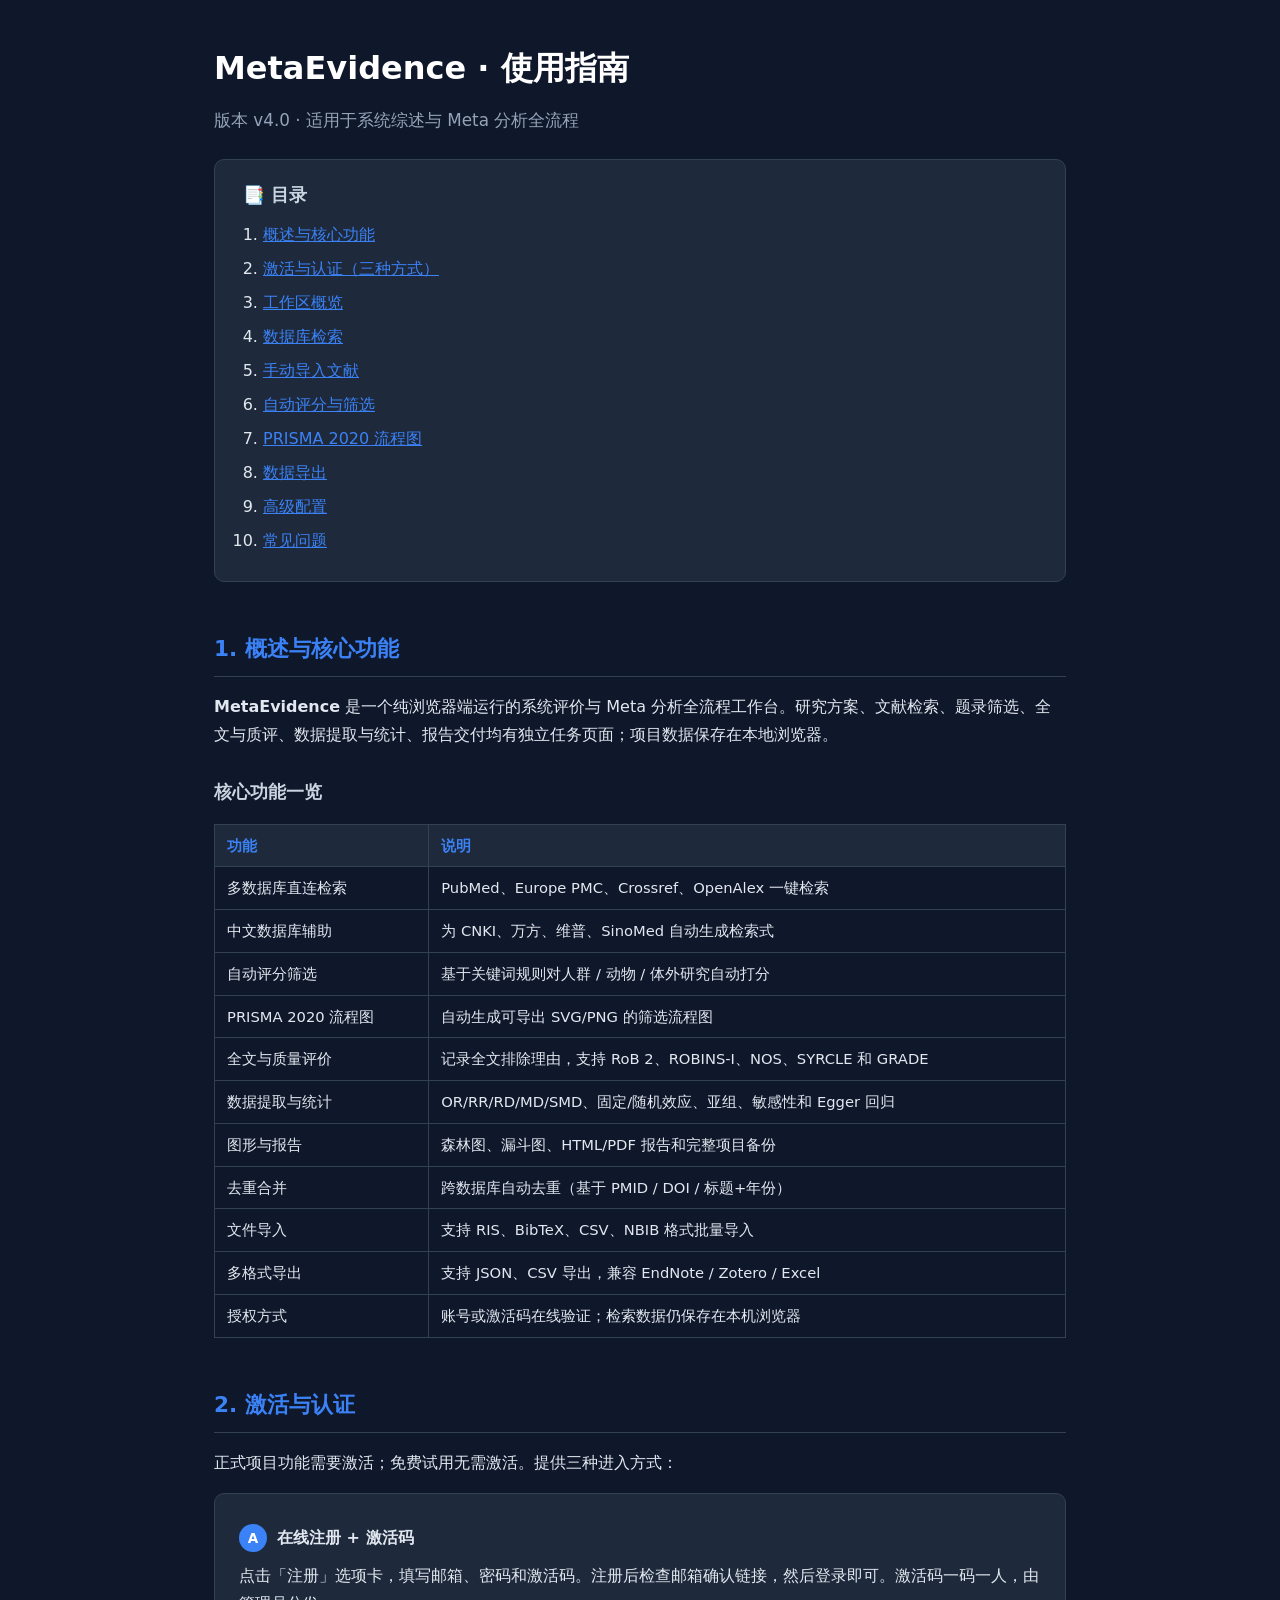
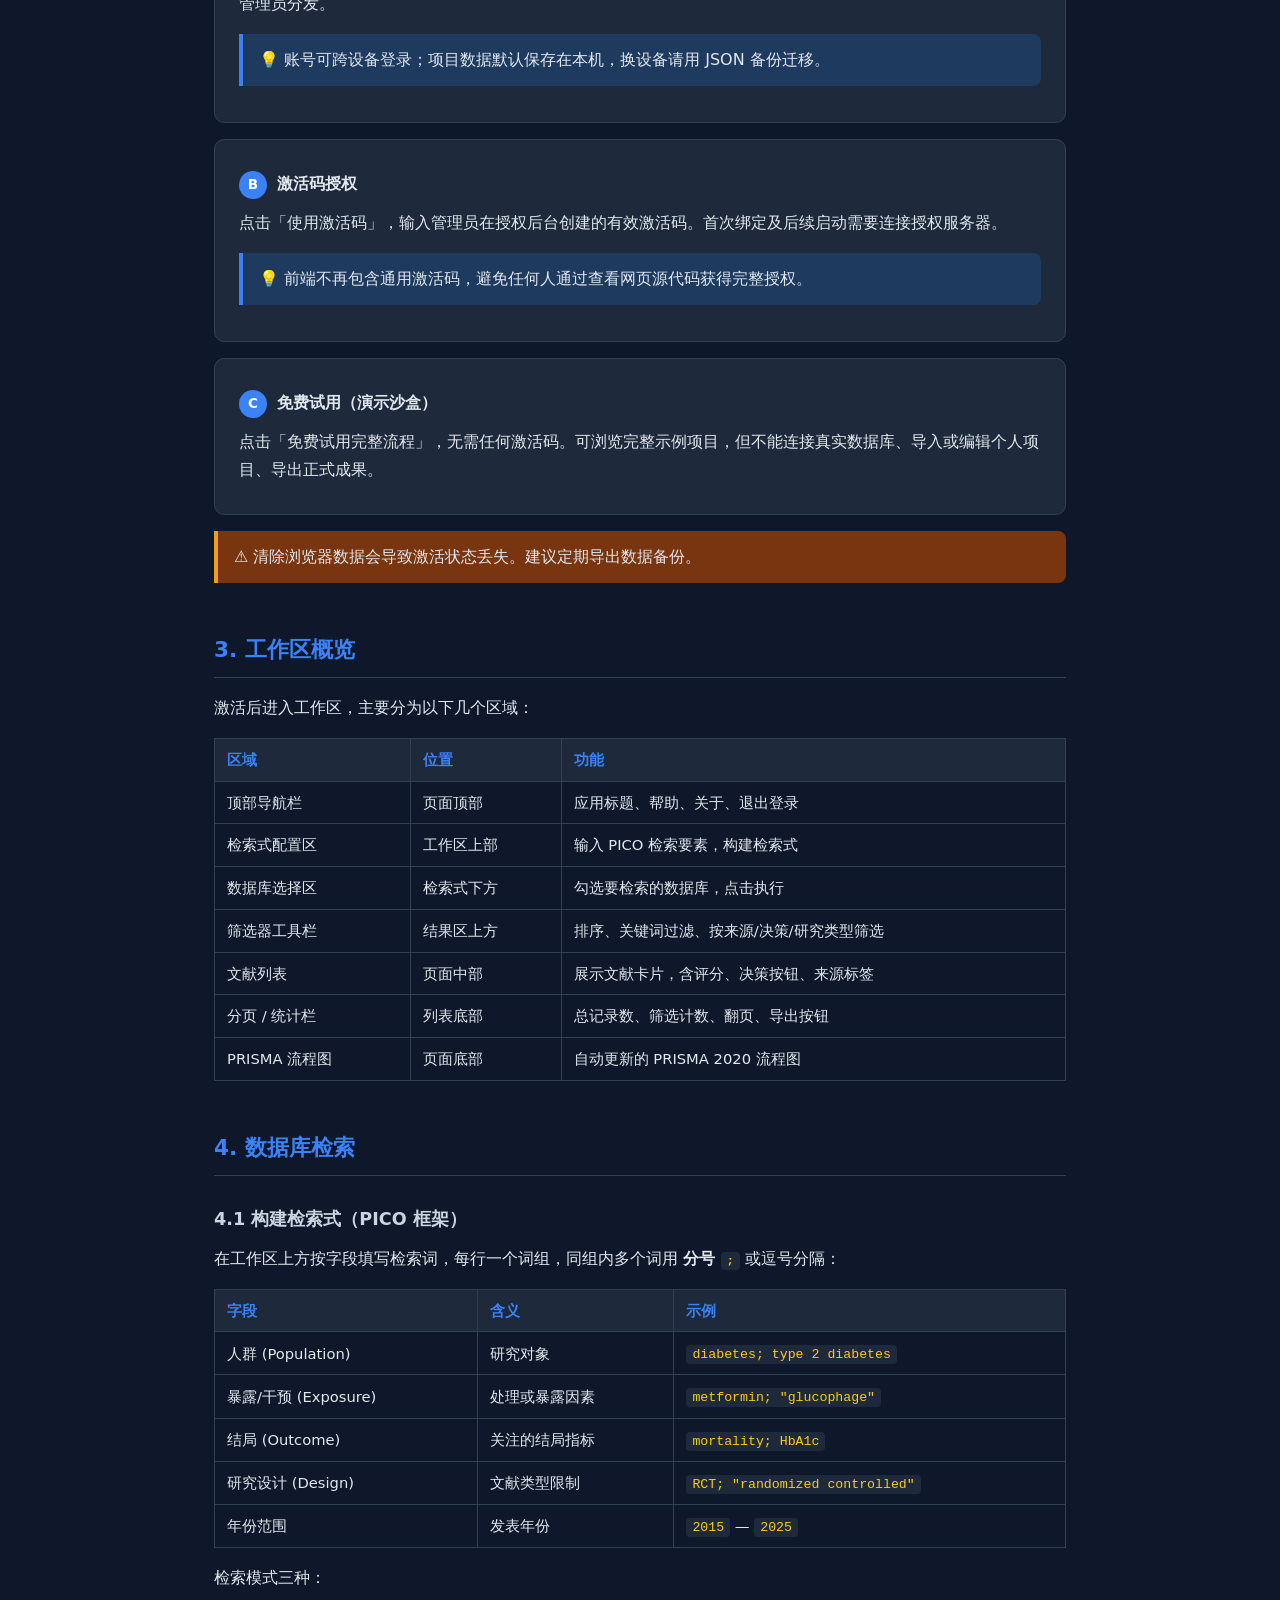
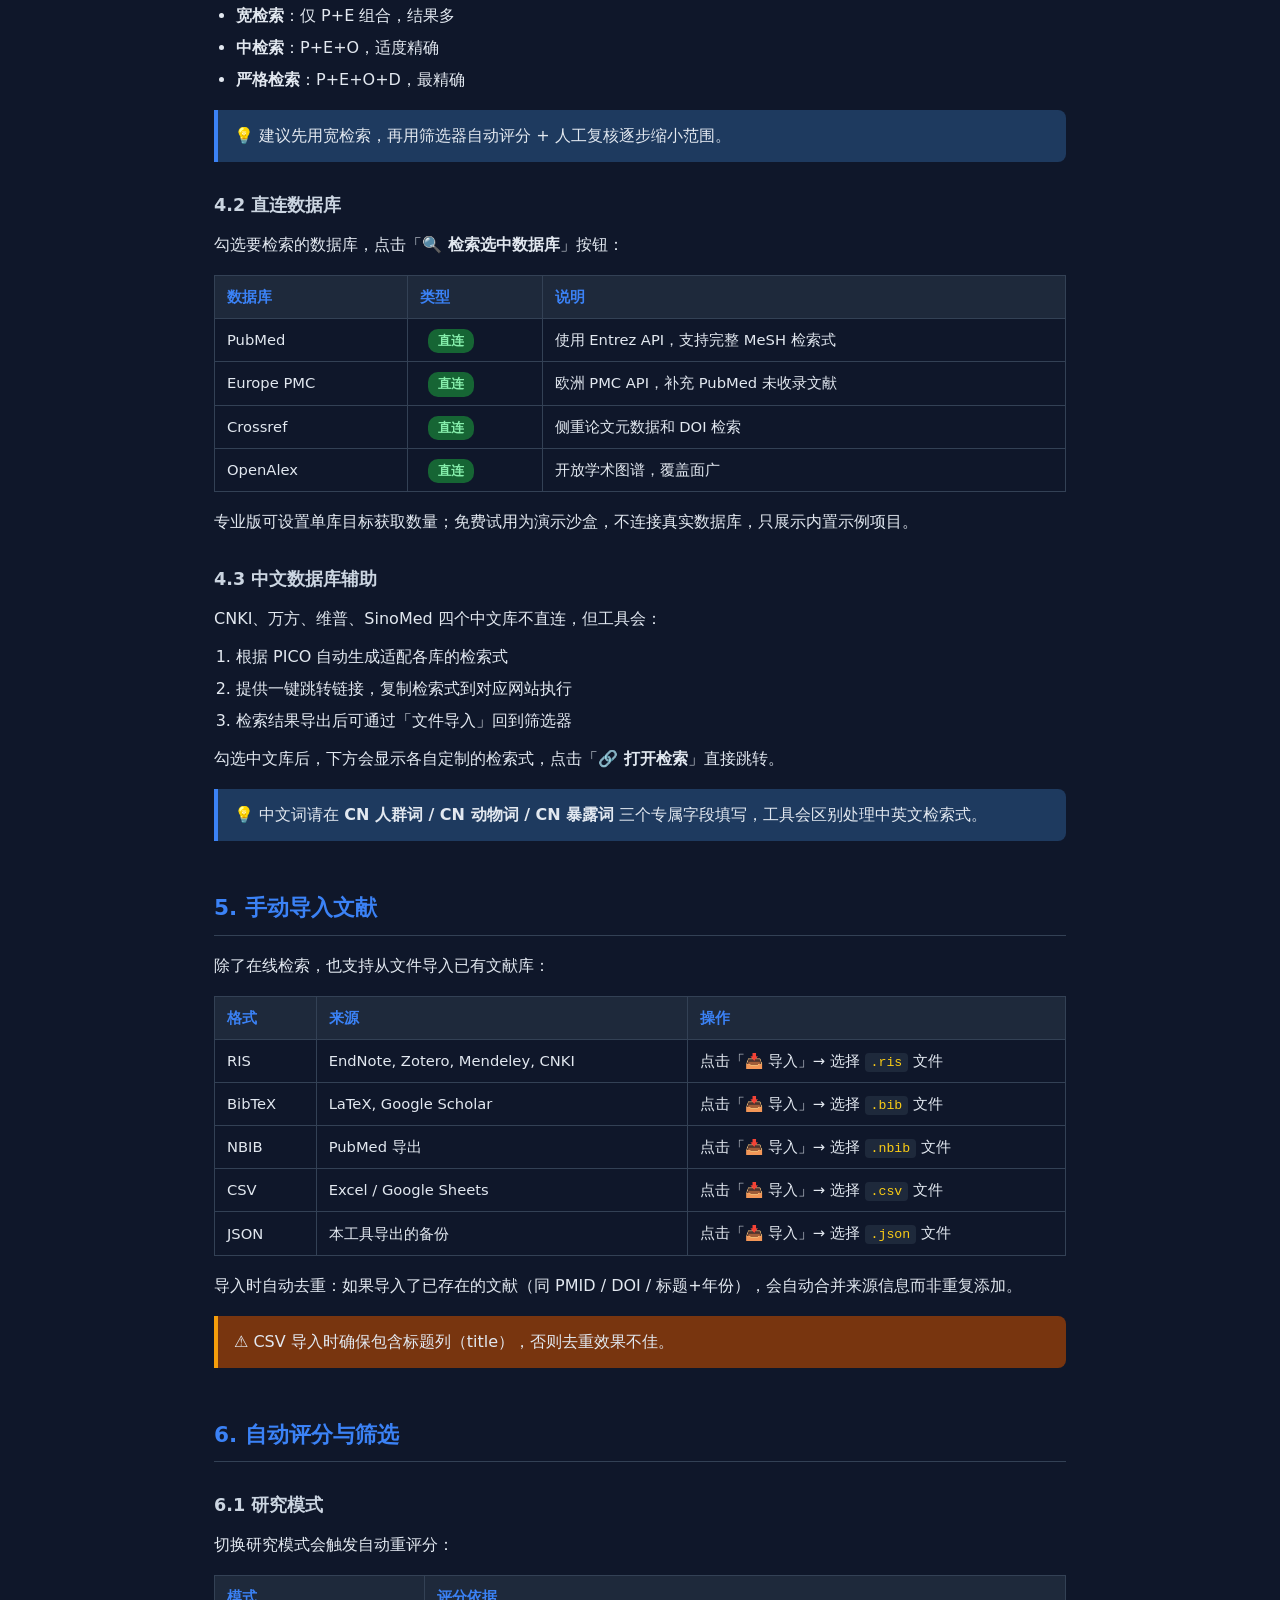
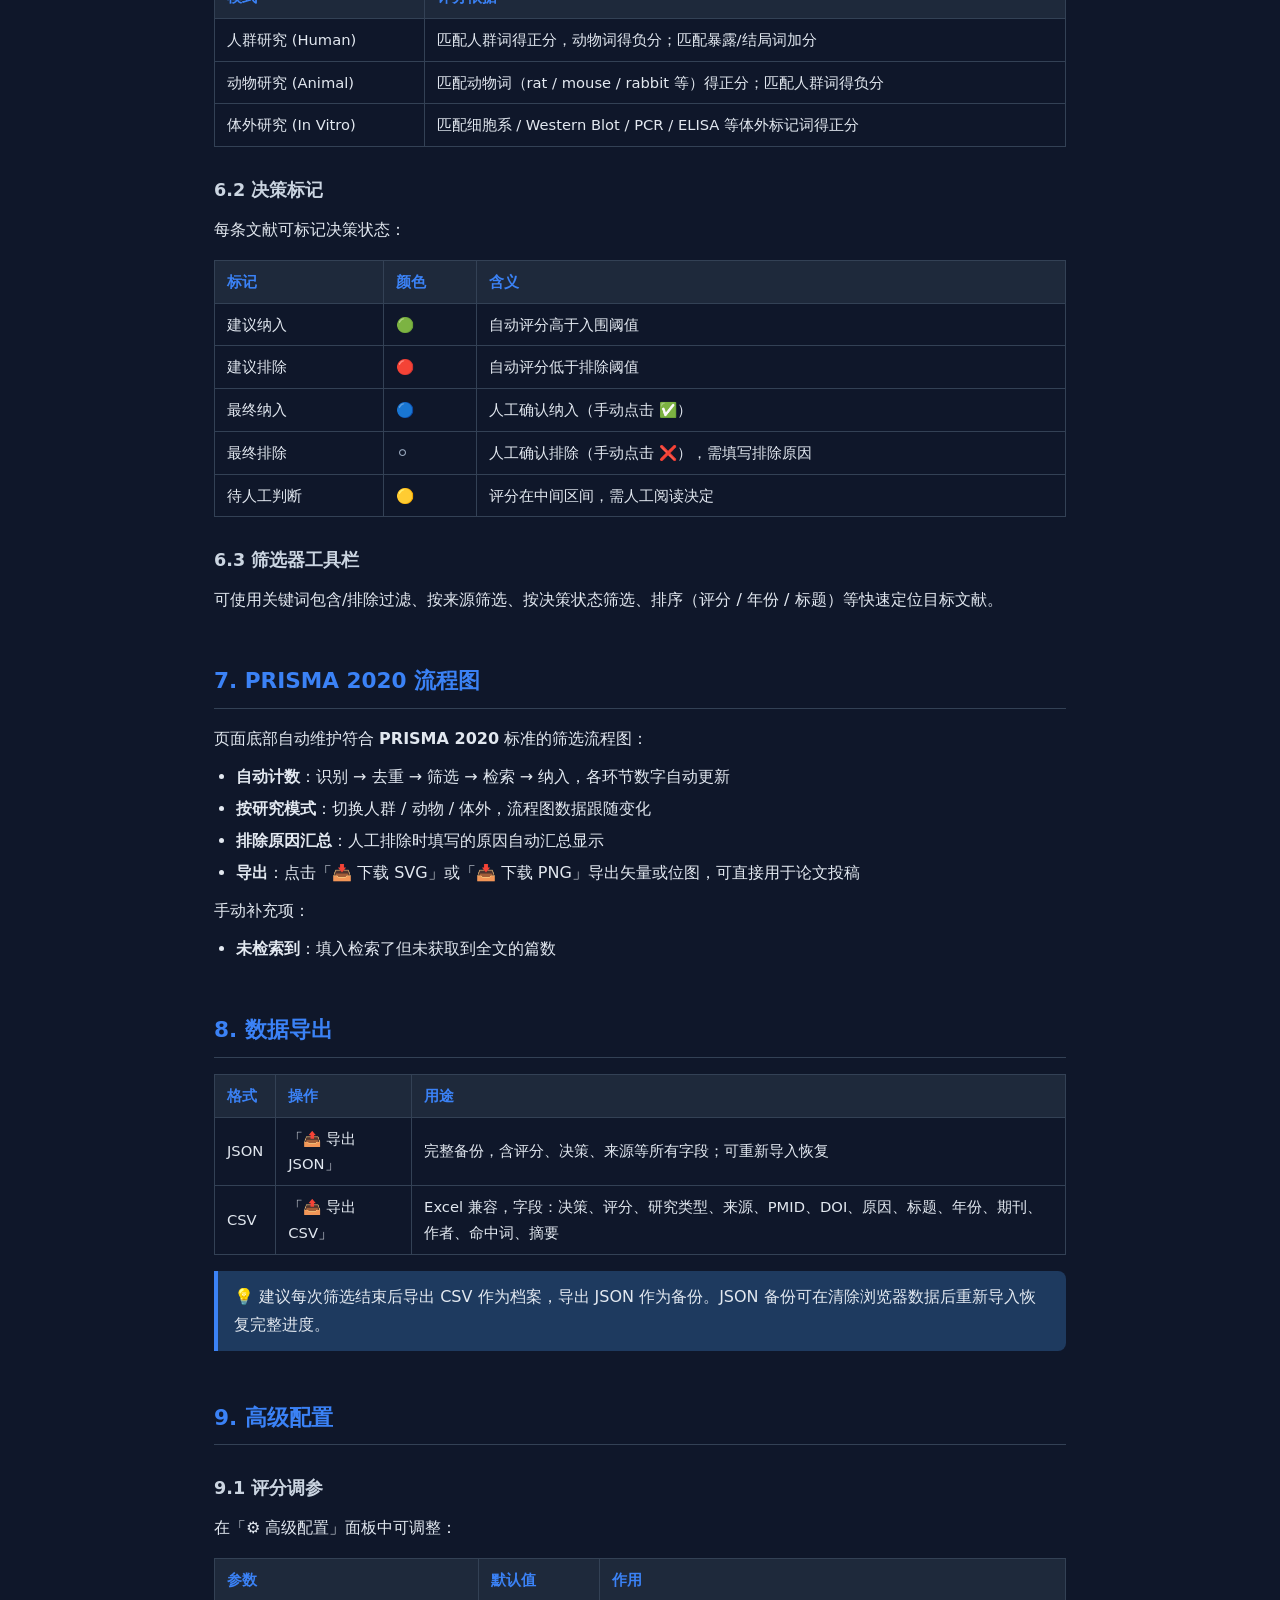
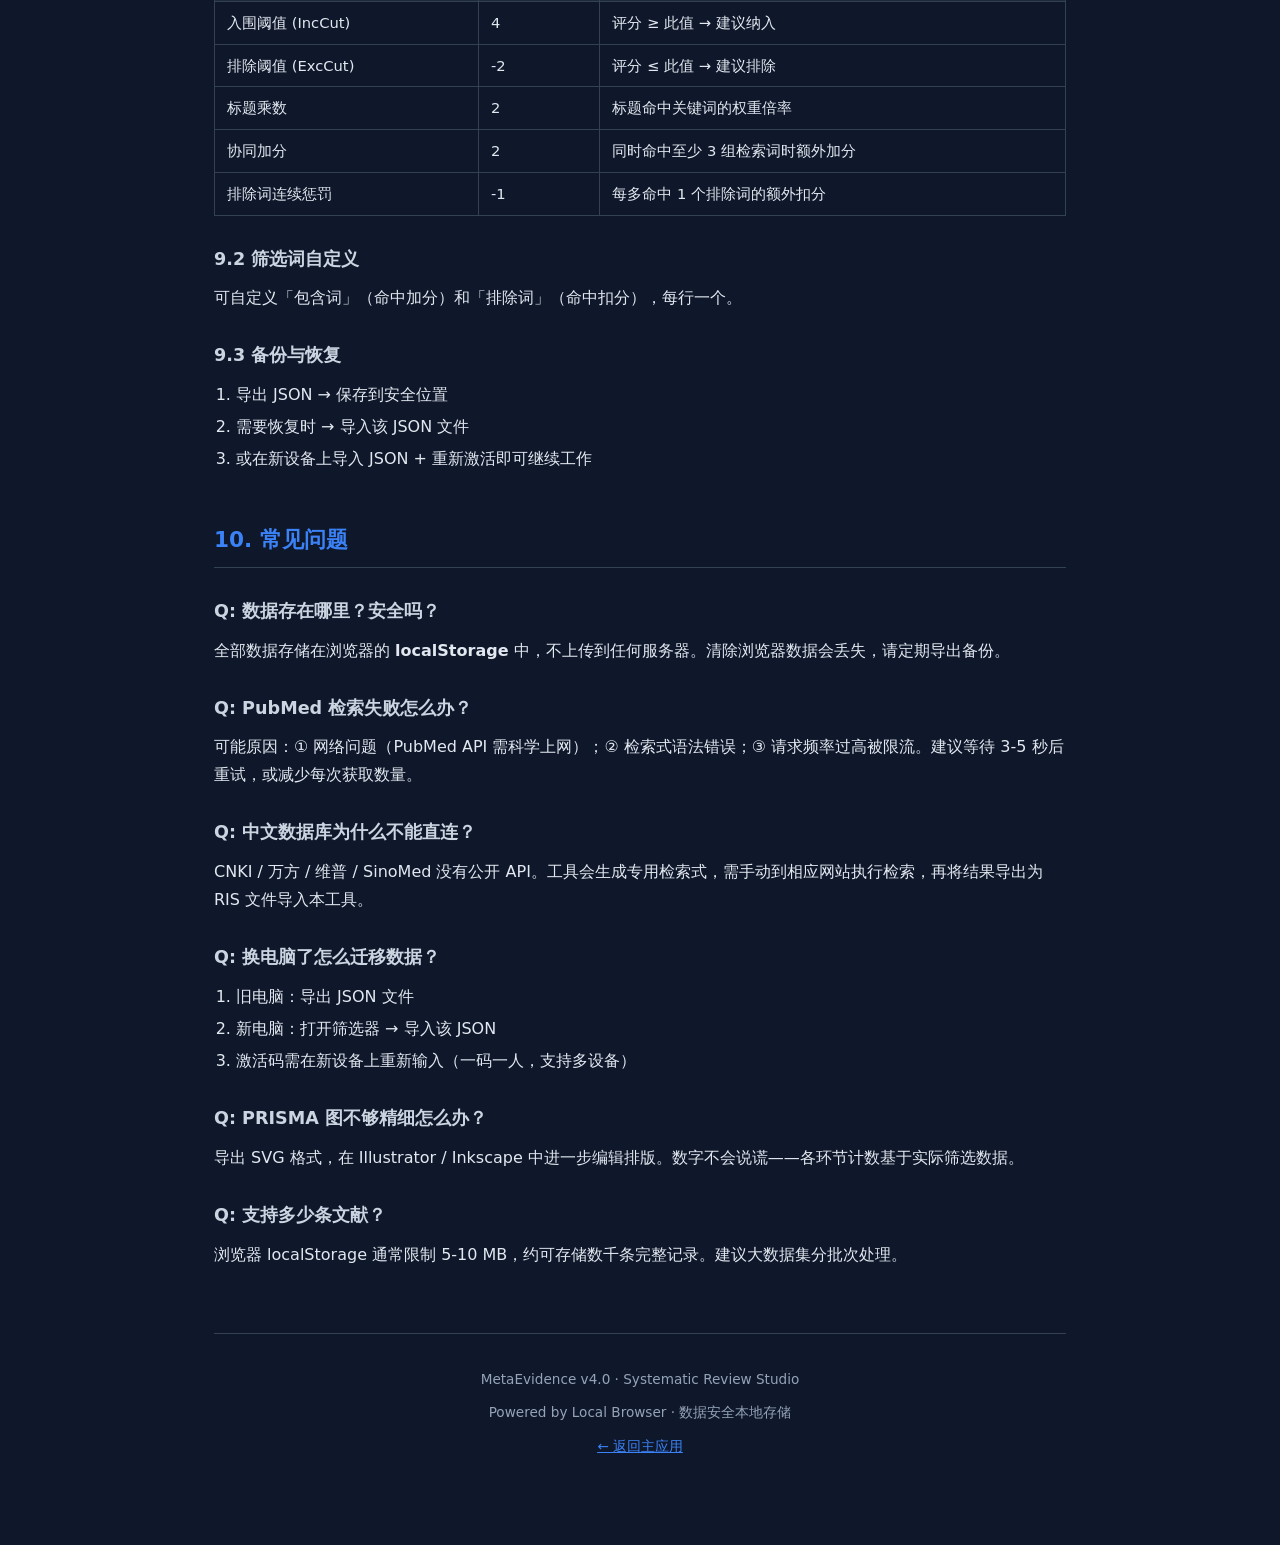
==== commit c8b4a3ea: "commercial: keep trial as protected demo sandbox" ====
--- a/manual.html
+++ b/manual.html
@@ -3,6 +3,8 @@
 <head>
 <meta charset="utf-8">
 <meta name="viewport" content="width=device-width,initial-scale=1">
+<meta name="referrer" content="no-referrer">
+<meta http-equiv="Content-Security-Policy" content="default-src 'self'; style-src 'self' 'unsafe-inline'; img-src 'self' data:; object-src 'none'; base-uri 'self'; form-action 'self'; frame-src 'none'; upgrade-insecure-requests">
 <title>MetaEvidence · 使用指南</title>
 <style>
   :root {
@@ -134,12 +136,12 @@
 <!-- ===== 2 ===== -->
 <h2 id="auth">2. 激活与认证</h2>
 
-<p>首次使用需要激活。提供三种方式：</p>
+<p>正式项目功能需要激活；免费试用无需激活。提供三种进入方式：</p>
 
 <div class="step">
 <p><span class="num">A</span><strong>在线注册 + 激活码</strong></p>
 <p>点击「注册」选项卡，填写邮箱、密码和激活码。注册后检查邮箱确认链接，然后登录即可。激活码一码一人，由管理员分发。</p>
-<p class="tip">💡 在线模式支持跨设备数据同步（需配置 Supabase）。</p>
+<p class="tip">💡 账号可跨设备登录；项目数据默认保存在本机，换设备请用 JSON 备份迁移。</p>
 </div>
 
 <div class="step">
@@ -149,8 +151,8 @@
 </div>
 
 <div class="step">
-<p><span class="num">C</span><strong>试用模式</strong></p>
-<p>点击「先试用看看」，无需任何激活码。限制：每次检索最多返回 <strong>15 条</strong> 记录。</p>
+<p><span class="num">C</span><strong>免费试用（演示沙盒）</strong></p>
+<p>点击「免费试用完整流程」，无需任何激活码。可浏览完整示例项目，但不能连接真实数据库、导入或编辑个人项目、导出正式成果。</p>
 </div>
 
 <div class="warn">⚠️ 清除浏览器数据会导致激活状态丢失。建议定期导出数据备份。</div>
@@ -208,7 +210,7 @@
 <tr><td>OpenAlex</td><td><span class="badge badge-green">直连</span></td><td>开放学术图谱，覆盖面广</td></tr>
 </table>
 
-<p>每次最多获取数可在右上角设置（默认 500，试用模式限 15）。</p>
+<p>专业版可设置单库目标获取数量；免费试用为演示沙盒，不连接真实数据库，只展示内置示例项目。</p>
 
 <h3>4.3 中文数据库辅助</h3>
 
@@ -307,11 +309,11 @@
 <p>在「⚙️ 高级配置」面板中可调整：</p>
 <table>
 <tr><th>参数</th><th>默认值</th><th>作用</th></tr>
-<tr><td>入围阈值 (IncCut)</td><td>3</td><td>评分 ≥ 此值 → 建议纳入</td></tr>
-<tr><td>排除阈值 (ExcCut)</td><td>-3</td><td>评分 ≤ 此值 → 建议排除</td></tr>
-<tr><td>标题乘数</td><td>3</td><td>标题命中关键词的权重倍率</td></tr>
-<tr><td>协同加分</td><td>1</td><td>P+E 同时出现额外加分</td></tr>
-<tr><td>排除罚分</td><td>-2</td><td>命中排除词时的罚分</td></tr>
+<tr><td>入围阈值 (IncCut)</td><td>4</td><td>评分 ≥ 此值 → 建议纳入</td></tr>
+<tr><td>排除阈值 (ExcCut)</td><td>-2</td><td>评分 ≤ 此值 → 建议排除</td></tr>
+<tr><td>标题乘数</td><td>2</td><td>标题命中关键词的权重倍率</td></tr>
+<tr><td>协同加分</td><td>2</td><td>同时命中至少 3 组检索词时额外加分</td></tr>
+<tr><td>排除词连续惩罚</td><td>-1</td><td>每多命中 1 个排除词的额外扣分</td></tr>
 </table>
 
 <h3>9.2 筛选词自定义</h3>
